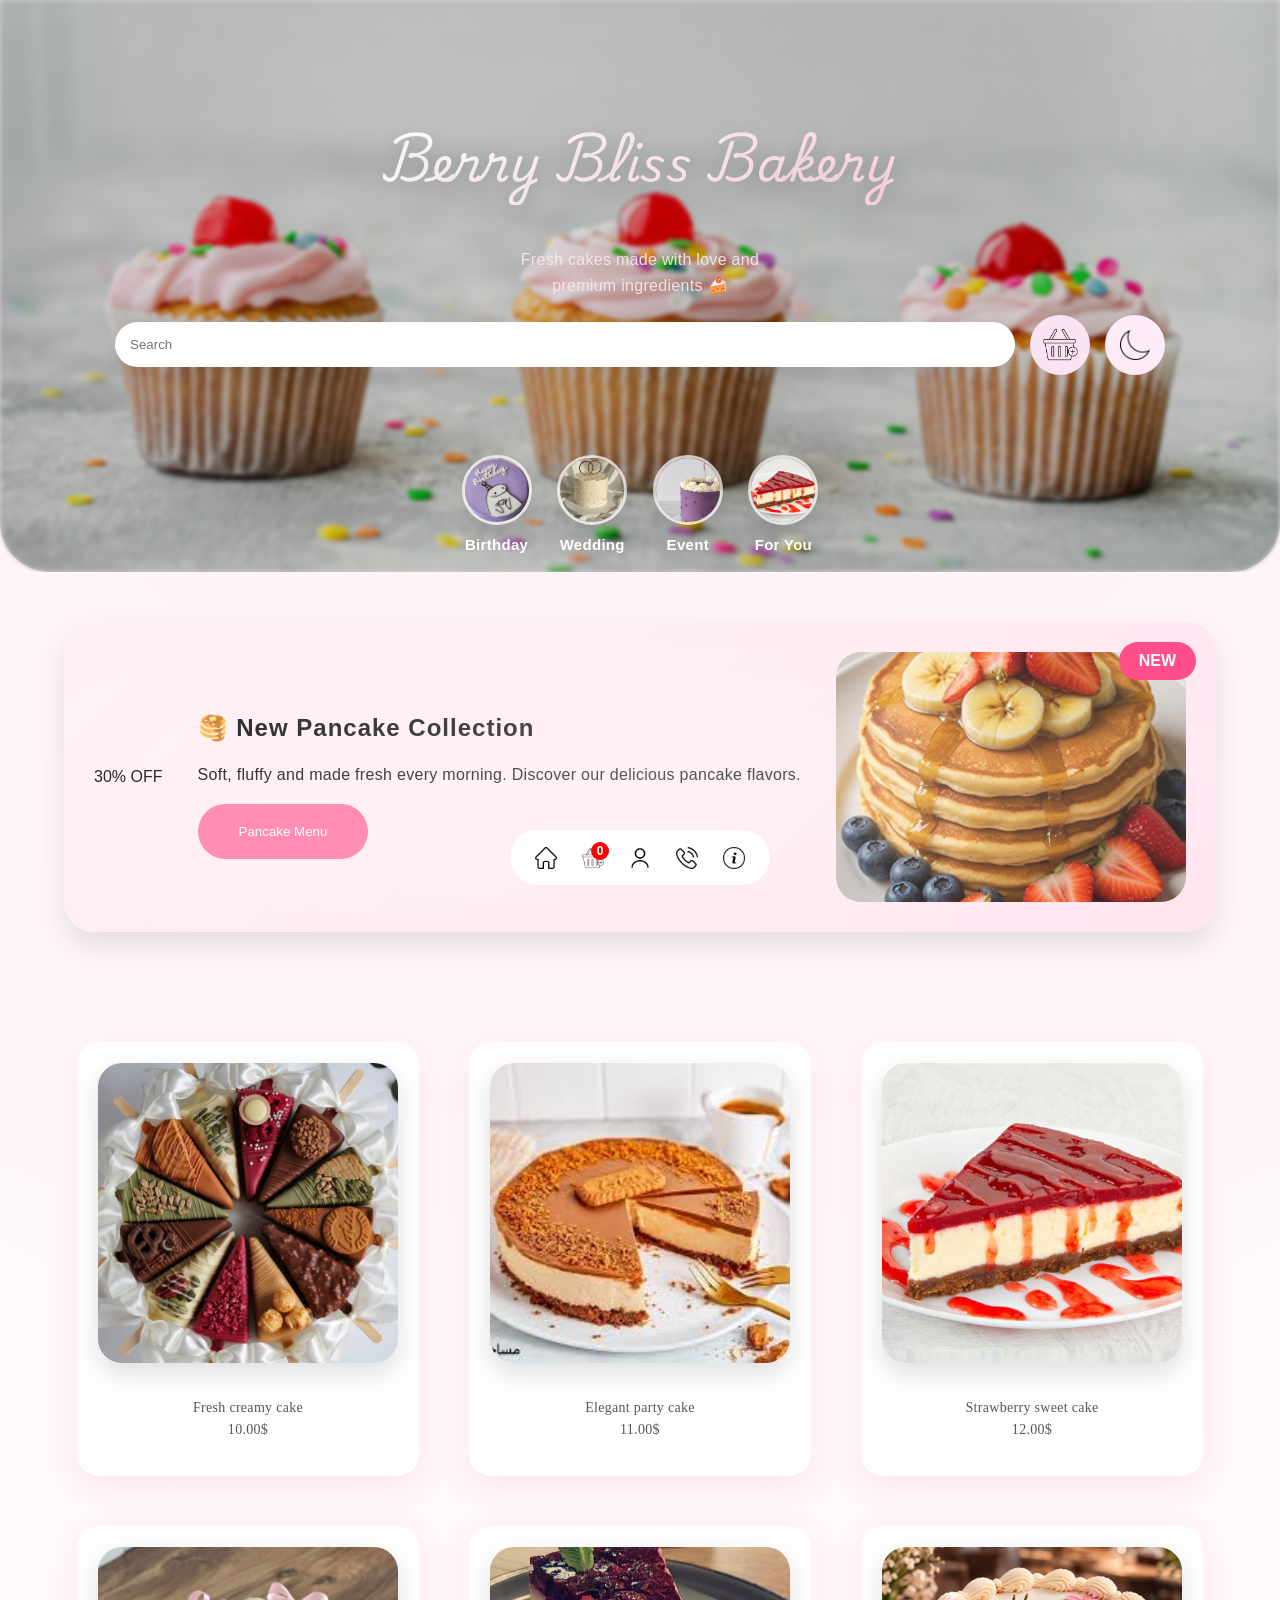
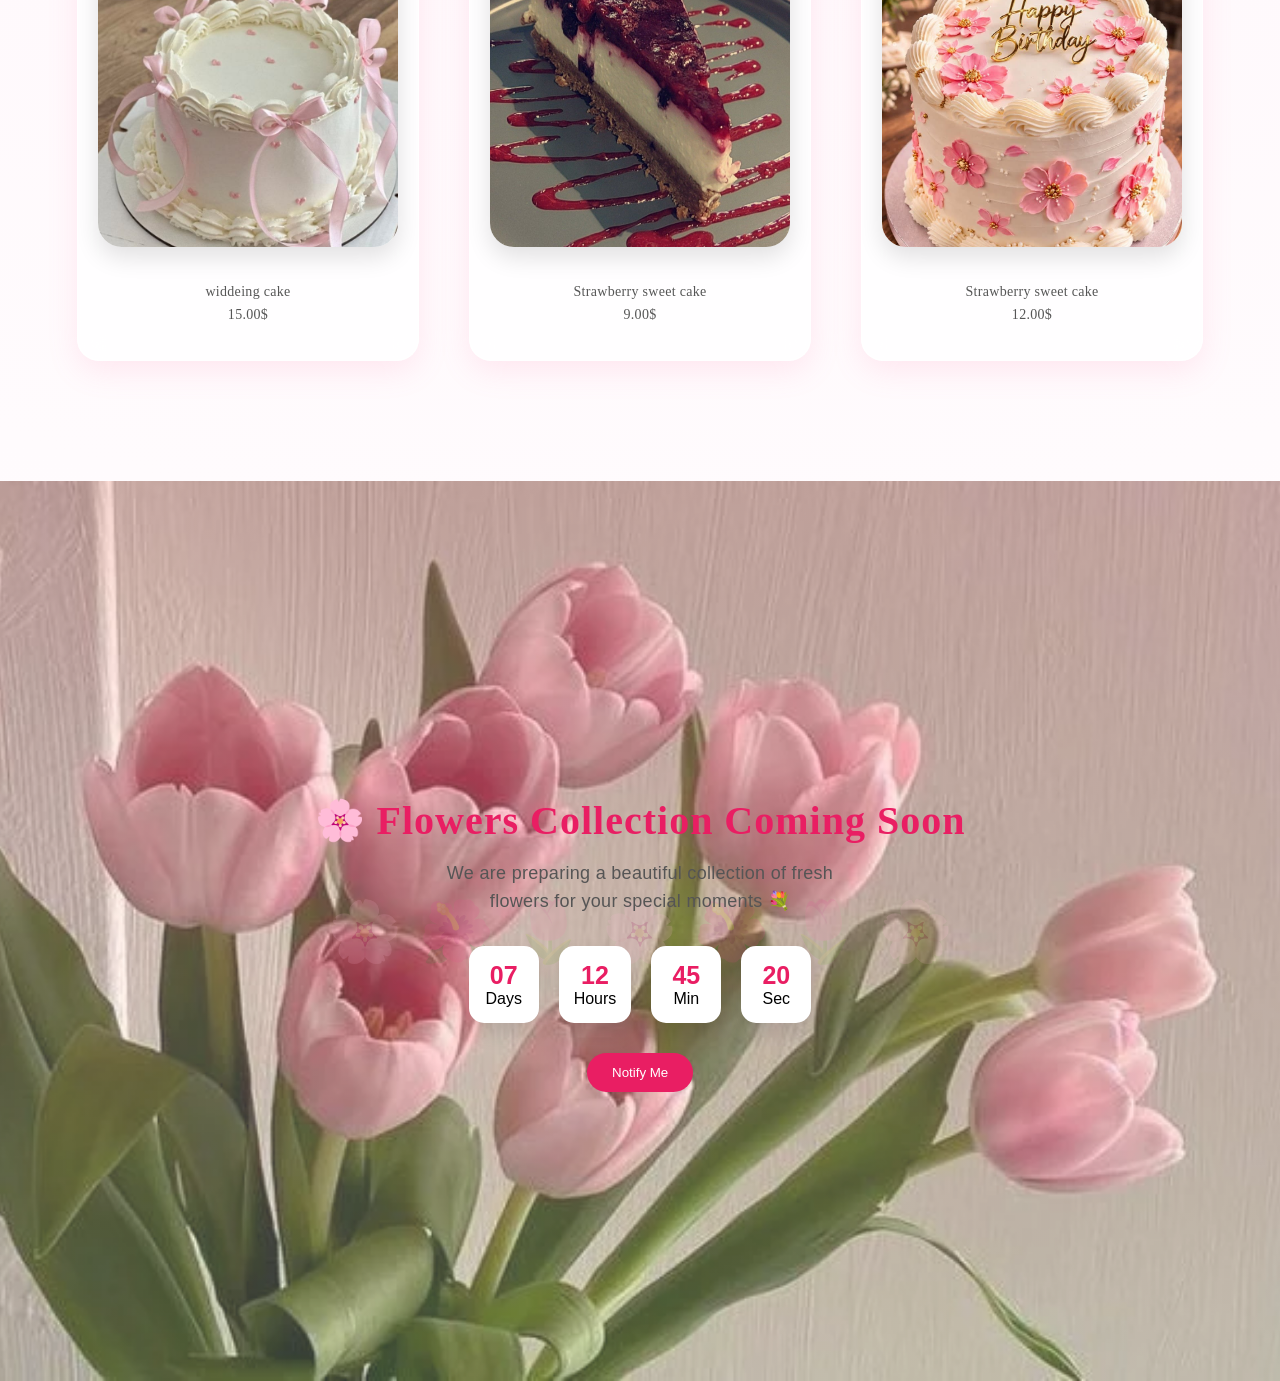
==== z.html @ 35e09e89 "Add files via upload" ====
<!DOCTYPE html>
<html lang="en">
<head>
<meta charset="UTF-8">
<meta name="viewport" content="width=device-width, initial-scale=1.0">

<title>Berry Bliss Bakery</title>

<link rel="preconnect" href="https://fonts.googleapis.com">
<link rel="preconnect" href="https://fonts.gstatic.com" crossorigin>

<link href="https://fonts.googleapis.com/css2?family=Playwrite+BE+VLG:wght@100..400&display=swap" rel="stylesheet">
<link rel="stylesheet" href="z.css">
</head>

<body>
<div id="mainContent">
<div class="color">
   
    <div class="header">

    <h1 class="title">Berry Bliss Bakery</h1>

    <p class="subtitle">
        Fresh cakes made with love and premium ingredients 🍰
    </p>

    <div class="top-bar">

        <input class="search" placeholder="Search">

        <div class="top-icons">
            <img id="cartI" src="add-cart_3722380 (1)(1).png">
        </div>

        <div class="M">
            <img id="darkModeBtn" src="moon.png">
        </div>

    </div>

</div>
 
  <div class="sor">

        <div class="item birth">
            <img src="eiddddd.png">
            <p>Birthday</p>
        </div>

        <div class="item vf">
            <img src="wi1.jpg">
            <p>Wedding</p>
        </div>

        <div class="item Event">
            <img src="wii.jpg">
            <p>Event</p>
        </div>

        <div class="item forr">
            <img src="طريقة-عمل-التشيز-كيك-البارد-بجبنة-الكيري.jpg">
            <p>For You</p>
        </div>

    </div>

</div>
<div class="pancake-banner">
   <div class="sale-badge">
    NEW
</div> 
<div class="sale-tag">
    30% OFF
</div>
    <div class="pancake-text">
        <h2>🥞 New Pancake Collection</h2>

        <p>
            Soft, fluffy and made fresh every morning.
            Discover our delicious pancake flavors.
        </p>

        <button id="pancakeBtn" >Pancake Menu</button>
    </div>

    <img src="pan.jpg">

</div>
<div class="pancake-products">

    <div class="pancake-item">

        <span class="discount">30% OFF</span>

        <img src="pan2.webp">

        <p class="wsf">
            Chocolate Pancake<br>
            <del>10$</del> 7$
        </p>

        <div class="hidee">

            <p class="f">
                Soft chocolate pancakes with fresh cream.
            </p>

            <p class="price">7$</p>

            <button class="Add"
            onclick="update('Chocolate Pancake',7,1)">
                Add To Cart
            </button>

        </div>

    </div>

    <button id="backPancake">
       ↩
    </button>

</div>

<div class="pro">

    <div class="cop a">
        <img src="wa.webp">
        <p class="wsf">
            Fresh creamy cake<br>
            10.00$
        </p>
         <div class="hidee">
            <p class="f">Freshly baked with soft layers and rich creamy flavor.
Made to turn every moment into something sweet and special.
</p><p class="price">10.00$</p>
<button class="Add" onclick="update('Fresh creamy cake', 10, 1)">Add To Cart</button>
<button class="back">↩</button>

        </div>
    </div>

    <div class=" cop b">
        <img src="images.jpg">
        <p class="wsf">
            Elegant party cake<br>
            11.00$
        </p>
                <div class="hidee">
            <p class="f" >Perfectly crafted with love, sweetness, and a touch of elegance.
Every bite melts softly and leaves a delicious unforgettable taste.

</p><p class="price">11.00$</p>
<button class="Add" onclick="update('Elegant party cake', 11, 1)">Add To Cart</button>
<button class="back">↩</button>
        </div>

    </div>

    <div class="cop c">
        <img src="طريقة-عمل-التشيز-كيك-البارد-بجبنة-الكيري.jpg">
        <p class="wsf">
            Strawberry sweet cake<br>
            12.00$
        </p>
        <div class="hidee">
            <p class="f" >Elegant cakes made with fresh ingredients and love.
Perfect for birthdays, parties, and cozy moments.
</p><p class="price">12.00$</p>
<button class="Add" onclick="update('Strawberry sweet cake', 12, 1)">Add To Cart</button>
<button class="back">↩</button>
        </div>

 
        </div>
<div class="cop d">
        <img src="wi.jpg">
        <p class="wsf">
           widdeing cake<br>
            15.00$
        </p>
        <div class="hidee">
            <p class="f" >Elegant cakes made with fresh ingredients and love.
Perfect for birthdays, parties, and cozy moments.
</p><p class="price">15.00$</p>
<button class="Add" onclick="update('chease cake', 15, 1)">Add To Cart</button>
<button class="back">↩</button>
        </div>
        </div>
<div class="cop e">
        <img src="cheas.jpg">
        <p class="wsf">
            Strawberry sweet cake<br>
            9.00$
        </p>
        <div class="hidee">
            <p class="f" >Elegant cakes made with fresh ingredients and love.
Perfect for birthdays, parties, and cozy moments.
</p><p class="price">9.00$</p>
<button class="Add" onclick="update('cheas cake', 9, 1)">Add To Cart</button>
<button class="back">↩</button>
        </div>
        </div>

       <div class="cop f">
        <img src="eid.jpg">
        <p class="wsf">
            Strawberry sweet cake<br>
            12.00$
        </p>
        <div class="hidee">
            <p class="f" >Elegant cakes made with fresh ingredients and love.
Perfect for birthdays, parties, and cozy moments.
</p><p class="price">12.00$</p>
<button class="Add" onclick="update('eid cake', 12, 1)">Add To Cart</button>
<button class="back">↩</button>
        </div>
        </div> 
    </div>

<!-- navbar -->


<div class="msg">تمت الاضافة للسلة</div>

<div id="contactBox">

    <h3>Contact Us</h3>

    <div class="contact-grid">

        <a href="https://instagram.com" target="_blank" class="contact-item">
            <img src="instagram.png">
            <span>Instagram</span>
        </a>

        <a href="https://facebook.com" target="_blank" class="contact-item">
            <img src="facebook.png">
            <span>Facebook</span>
        </a>

        <a href="https://tiktok.com" target="_blank" class="contact-item">
            <img src="social-media.png">
            <span>TikTok</span>
        </a>

        <a href="https://wa.me/9647XXXXXXXX" target="_blank" class="contact-item">
            <img src="whatsapp.png">
            <span>WhatsApp</span>
        </a>

    </div>

</div>
</div>
<div id="cartBox">
    <h3>My Cart</h3>
    <ul id="cartList"></ul>
    <p id="totalPrice"></p>
    <button id="closeCart">↩</button>


</div>
<div class="navbar">

    <img id="homeBtn" src="home (1).png">
<div class="cart-icon-wrapper">
    <img id="cartIcon" src="add-cart_3722380 (1)(1).png">
    <span id="cartCount">0</span>
</div>
    <img src="user.png">
<img id="contactBtn" src="phone-call.png">
    <img id="info" src="info.png">
</div>
<div class="inf">

    <h2>About Berry Bliss Bakery</h2>

    <p>
        Welcome to Berry Bliss Bakery, where every cake is crafted with passion, creativity, and the finest ingredients.
    </p>

    <p>
        Founded in 2018 in Baghdad, Iraq, Berry Bliss Bakery began as a small family-owned business with a dream of bringing joy to every celebration through handmade desserts.
    </p>

    <p>
        Over the years, we have earned the trust of hundreds of customers by delivering beautifully designed cakes, cupcakes, and sweet treats for birthdays, weddings, graduations, and special occasions.
    </p>

    <p>
        Our team of talented bakers carefully prepares each order using fresh ingredients, premium creams, and unique recipes that combine taste and elegance.
    </p>

    <h3>Why Choose Us?</h3>

    <p>✔ Freshly baked every day</p>
    <p>✔ Premium quality ingredients</p>
    <p>✔ Custom cake designs</p>
    <p>✔ Fast and reliable delivery</p>
    <p>✔ Friendly customer service</p>

    <h3>Our Mission</h3>

    <p>
        To create memorable desserts that bring people together and make every celebration unforgettable.
    </p>

    <div class="stats">

        <div>
            <span>5000+</span>
            Orders
        </div>

        <div>
            <span>3500+</span>
            Customers
        </div>

        <div>
            <span>8</span>
            Years
        </div>

    </div>

    <button id="backInfo">Back</button>

</div>


<div class="Foryou">

    <div class="vf">
        <img src="wi1.jpg">
        <p class="wsf">
           Elegant Tiered Wedding <br>
            9.00$
        </p>
        <div class="hidee">
            <p class="f">Elegant cakes made with fresh ingredients and love.
            Perfect for birthdays, parties, and cozy moments.</p>
            <p class="price">9.00$</p>
            <button class="Add" onclick="update('Elegant Tiered Wedding', 9, 1)">Add To Cart</button>
           <button class="btn-back">↩</button>
        </div>
    </div>

    <div class="vf">
        <img src="wi2.png">
        <p class="wsf">
      Luxury Gold Wedding  <br>
            10.00$
        </p>
        <div class="hidee">
            <p class="f">Elegant cakes made with fresh ingredients and love.
            Perfect for birthdays, parties, and cozy moments.</p>
            <p class="price">9.00$</p>
            <button class="Add" onclick="update('Luxury Gold Wedding', 10, 1)">Add To Cart</button>
          <button class="btn-back">↩</button>
        </div>
    </div>

    <div class="vf">
        <img src="wi3.jpg">
        <p class="wsf">
           Vanilla Floral Wedding <br>
            10.00$
        </p>
        <div class="hidee">
            <p class="f">Elegant cakes made with fresh ingredients and love.
            Perfect for birthdays, parties, and cozy moments.</p>
            <p class="price">9.00$</p>
            <button class="Add" onclick="update('Vanilla Floral Wedding', 10, 1)">Add To Cart</button>
            <button class="btn-back">↩</button>
        </div>
    </div>
<div class="Event">
        <img src="wii.jpg">
        <p class="wsf">
          Caramel Party Dream Cake  <br>
            20.00$
        </p>
        <div class="hidee">
            <p class="f">Soft caramel sponge with salted caramel drizzle and creamy frosting for a rich party taste</p>
            <p class="price">9.00$</p>
            <button class="Add" onclick="update('Caramel Party Dream Cake ', 10, 1)">Add To Cart</button>
            <button class="btn-back">↩</button>
        </div>
    </div>

    <div class="birth">
        <img src="eid.jpg">
        <p class="wsf">
          Rainbow Party Cake <br>
            10.00$
        </p>
        <div class="hidee">
            <p class="f">Elegant cakes made with fresh ingredients and love.</p>
            <p class="price">9.00$</p>
            <button class="Add" onclick="update('Rainbow Party Cake', 10, 1)">Add To Cart</button>
            <button class="btn-back">↩</button>
        </div>
    </div>

    <div class="birth">
        <img src="eidd.jpg">
        <p class="wsf">
           Vanilla Celebration Cake<br>
            10.00$
        </p>
        <div class="hidee">
            <p class="f">Elegant cakes made with fresh ingredients and love.</p>
            <p class="price">9.00$</p>
            <button class="Add" onclick="update('Vanilla Celebration Cake', 10, 1)">Add To Cart</button>
           <button class="btn-back">↩</button>
        </div>
    </div>

    <div class="birth">
        <img src="eiddd.jpg">
        <p class="wsf">
          Caramel Drip Cake<br>
            10.00$
        </p>
        <div class="hidee">
            <p class="f">Elegant cakes made with fresh ingredients and love.</p>
            <p class="price">9.00$</p>
            <button class="Add" onclick="update('Caramel Drip Cake', 10, 1)">Add To Cart</button>
            <button class="btn-back">↩</button>
        </div>
    </div>

    <div class="birth">
        <img src="eiddddd.png">
        <p class="wsf">
          Red Velvet Birthday  <br>
            10.00$
        </p>
        <div class="hidee">
            <p class="f">Elegant cakes made with fresh ingredients and love.</p>
            <p class="price">9.00$</p>
            <button class="Add" onclick="update('Red Velvet Birthday', 10, 1)">Add To Cart</button>
          <button class="btn-back">↩</button>
        </div>
    </div>

    <div class="Event">
        <img src="wi.jpg">
        <p class="wsf">
           Golden Glow Vanilla Cake <br>
            15.00$
        </p>
        <div class="hidee">
            <p class="f">Soft vanilla sponge with light buttercream and a hint of caramel, designed for classy evening celebrations</p>
            <p class="price">15.00$</p>
            <button class="Add" onclick="update(' Golden Glow Vanilla Cake ', 10, 1)">Add To Cart</button>
           <button class="btn-back">↩</button>
        </div>
    </div>

    <div class="Event">
        <img src="wiii.webp">
        <p class="wsf">
            Berry Night Delight Cake<br>
            18.00$
        </p>
        <div class="hidee">
            <p class="f">A refreshing mixed berry cake with whipped cream and fresh fruit topping, ideal for summer nights</p>
            <p class="price">18.00$</p>
            <button class="Add" onclick="update('Berry Night Delight Cake', 10, 1)">Add To Cart</button>
           <button class="btn-back">↩</button>
        </div>
    </div>
 
    <div class="forr">
        <img src="cheas.jpg">
        <p class="wsf">
           Classic Cheesecake <br>
            20.00$
        </p>
        <div class="hidee">
            <p class="f">A smooth and creamy cheesecake made with rich cream cheese on a buttery biscuit crust, topped with a light, velvety finish for a perfect sweet balance.</p>
            <p class="price">9.00$</p>
            <button class="Add" onclick="update('Classic Cheesecake', 20, 1)">Add To Cart</button>
            <button class="btn-back">↩</button>
        </div>
    </div>

    <div class="forr">
        <img src="chease.jpg">
        <p class="wsf">
           New York Cheesecake <br>
            23.00$
        </p>
        <div class="hidee">
            <p class="f">A classic thick and creamy cheesecake with a rich flavor and smooth texture, baked to perfection on a golden biscuit crust.</p>
            <p class="price">23.00$</p>
            <button class="Add" onclick="update('New York Cheesecake', 10, 1)">Add To Cart</button>
          <button class="btn-back">↩</button>
        </div>
    </div>
<button id="backCategories">↩</button>

</div>
<div class="flowers-soon">

    <div class="soon-content">
        <h1>🌸 Flowers Collection Coming Soon</h1>

        <p>
            We are preparing a beautiful collection of fresh flowers for your special moments 💐
        </p>

        <div class="countdown">
            <div>
                <span>07</span>
                Days
            </div>

            <div>
                <span>12</span>
                Hours
            </div>

            <div>
                <span>45</span>
                Min
            </div>

            <div>
                <span>20</span>
                Sec
            </div>
        </div>

        <button class="notify-btn">Notify Me</button>
    </div>

</div>
</div>

<script src="z.js"></script>
</body>

</html>
---- z.css ----
:root {
    --main: #ff9ec0;
    --main-dark: #ff5f9e;

    --bg: #fff7fb;
    --card: rgba(255,255,255,0.8);
    --text: #2b2b2b;

    --radius: 22px;

    --gap: clamp(12px, 2vw, 40px);
    --padding: clamp(12px, 3vw, 42px);

    --h1: clamp(26px, 4vw, 44px);
    --h2: clamp(18px, 3vw, 34px);
    --text-sm: clamp(13px, 2vw, 16px);

    /* ✨ إضافات جديدة */
    --shadow: 0 10px 30px rgba(255, 120, 170, 0.15);
    --shadow-hover: 0 18px 45px rgba(255, 120, 170, 0.25);
    --blur: blur(12px);
}
@keyframes fadeInPage{
    from{
        opacity:0;
        transform:translateY(6px);
    }
    to{
        opacity:1;
        transform:translateY(0);
    }
}
*,
*::before,
*::after {
    box-sizing: border-box;
}
body{
    margin:0;
    background: radial-gradient(circle at top,
        #fff0f6 0%,
        #fff7fb 40%,
        #ffffff 100%
    );
    overflow-x:hidden;
    font-family: "Segoe UI", Tahoma, Arial;
}
p{
    line-height: 1.6;
    letter-spacing: 0.3px;
}

h2{
    letter-spacing: 1px;
    font-weight: 600;
}
button{
    cursor:pointer;
    transition: 0.25s ease;
    will-change: transform;
}
button:hover{ transform: translateY(-3px); filter: brightness(1.05); }
button:active{
   transform: scale(0.96);
}

.header{
    text-align:center;
    padding-top:80px;
    display:flex;
    flex-direction:column;
    align-items:center;
    justify-content:center;
     padding-top: clamp(40px, 8vw, 80px);
}
.top-bar{
    width:90%;
    max-width:1200px;
    margin:auto;

    display:flex;
    justify-content:center;
    align-items:center;

    gap:15px;
}
.title{
    font-size:48px;
    font-weight:700;

    background:linear-gradient(
        135deg,
        #ffffff,
        #ffd7e6
    );

    -webkit-background-clip:text;
    -webkit-text-fill-color:transparent;

    text-shadow:
    0 5px 20px rgba(0,0,0,.15);
}

.subtitle{
    margin-top:10px;
    color:rgb(252, 232, 238);
    font-size:16px;
    font-family:Arial;
    opacity:0.9;
    max-width:300px;
    text-align:center;
}

h1{
     font-family: "Playwrite BE VLG", cursive;
     color: rgb(250, 227, 242);
     letter-spacing: 1px;
    font-weight: 600; 
}

/* ================= TOP SECTION (إصلاح فقط) ================= */

.color{
    width:100%;
    min-height:500px;
    position:relative;
    overflow:hidden;
}

/* الخلفية */
.color::before{
    content:"";
    position:absolute;
    top:0;
    left:0;
    width:100%;
    height:100%;
    background-image:url("sara-cervera-1gucQwubg-s-unsplash.jpg");
    background-size:cover;
    background-position:center;
    z-index:0;
    filter: blur(2px);
    border-radius: 0 0 50px 50px;
 
}

/* طبقة شفافة */
.color::after{
    content:"";
    position:absolute;
    top:0;
    left:0;
    width:100%;
    height:100%;

    background:rgba(0,0,0,0.15);

    /* الانحناء فقط من الأسفل */
    border-radius: 0 0 50px 50px;

    z-index:1;
}

/* مهم جدًا: رفع المحتوى فوق الخلفية */
.color > *{
    position:relative;
    z-index:2;
}

/* ================= TOP BAR ================= */



.search{
    width:80%;
   
    border:none;
    border-radius:40px;
   
       outline: none;
    transition: 0.3s;
    box-shadow: 0 5px 15px rgba(0,0,0,0.08);
    flex:1;
    max-width:900px;

    height:45px;

    
   

    padding:0 15px;
}
.search:focus{
    transform: scale(1.03);
    box-shadow: 0 8px 20px rgba(255,141,180,0.4);
}
.cop, .pancake-item, .stats div{
    backdrop-filter: blur(5px);
}
.top-icons{
    background-color: rgb(250, 227, 242);
    width: 60px;
    height: 60px;
    border-radius: 50%;

    display:flex;
    justify-content:center;
    align-items:center;
}

.top-icons img{
    width:35px;
    height:35px;
    cursor:pointer;
}

/* ================= LOGO ================= */

.logo{
    display:flex;
    justify-content:center;
    align-items:center;
    margin-top:20px;
}

.logo h1{
    font-size:32px;
    color:rgb(250, 227, 242);
    font-family: "Playwrite BE VLG", cursive;
    text-shadow:0 2px 8px rgba(0,0,0,0.2);
}

.logo::after{
    content:"";
    width:120px;
    height:2px;
    background:rgba(255,255,255,0.5);
    display:block;
    margin:10px auto 0;
    border-radius:5px;
}

h3{
    font-family:sans-serif;
    text-align:center;
    margin-top:10px;
    color: rgb(250, 227, 242);
     letter-spacing: 1px;
    font-weight: 600;
}

/* ================= CATEGORIES (إصلاح مهم فقط) ================= */

.sor{
    display:flex;
    justify-content:center;
    align-items:center;
    gap:50px;
    margin-top:80px;
 flex-wrap: wrap;
    gap: var(--gap);
    /* إصلاح ظهور الصور الدائرية */
    position:relative;
    z-index:5;
}

.sor img{
    width:70px;
    height:70px;
    border-radius:50%;
    object-fit:cover;
}

.item{
    text-align:center;
    display:flex;
    flex-direction:column;
    align-items:center;

    position:relative;
    z-index:5;
}
.item img{
    transition:.4s;
    border:3px solid rgba(255,255,255,.7);

    box-shadow:
    0 10px 20px rgba(0,0,0,.12);
}
.item:hover img{
    transform:translateY(-8px) scale(1.1);
}
.item p{
    margin-top:8px;
    font-size:15px;
    font-weight:600;
    color:white;
}

/* ================= PRODUCTS ================= */

.pro{
    padding-top: 60px;
    margin-top: 20px;
    display:flex;
    gap:50px;
    justify-content:center;
    flex-wrap:wrap;
    margin-bottom:120px;

}

.cop{
    display:flex;
    flex-direction:column;
    align-items:center;
    gap:20px;
 position:relative;
    overflow:hidden;
    padding:20px;
  background: var(--card);
    backdrop-filter: var(--blur);
    border: 1px solid rgba(255,255,255,0.6);
    box-shadow: var(--shadow);
    border-radius: var(--radius);
    transition: 0.35s ease;
    animation:cardShow .8s ease;
}
@keyframes cardShow{
    from{
        opacity:0;
        transform:translateY(40px);
    }

    to{
        opacity:1;
        transform:translateY(0);
    }
}
.cop img{
   width:300px;
    height:300px;
    object-fit:cover;
    border-radius:20px;
    transition:0.3s;
    cursor:pointer;
       border-radius:25px;

    box-shadow:
    0 10px 25px rgba(0,0,0,.12);
}

.cop:hover{
    transform: translateY(-10px) scale(1.02);
    box-shadow: var(--shadow-hover);
}

.cop::before{
    content:"";
    position:absolute;
    inset:0;
    border-radius:30px;

    background:linear-gradient(
        135deg,
        rgba(255,255,255,.4),
        transparent
    );

    opacity:0;
    transition:.4s;
}

.cop:hover::before{
    opacity:1;
}
/* ================= باقي كودك بدون أي تغيير ================= */



.wsf{
    font-family:'Times New Roman', Times, serif;
    text-align:center;
     font-size: 14px;
    color: #444;
    opacity: 0.9;
}

/* navbar */
.navbar{
    position:fixed;
    bottom:15px;
    left:50%;
    transform:translateX(-50%);

    width:260px;
    height:55px;

    border-radius:30px;

    background:rgba(255,255,255,.9);
    backdrop-filter:blur(15px);

    display:flex;
    justify-content:space-evenly;
    align-items:center;

    z-index:1000;
}
.navbar img{
    width:22px;
    height:22px;
    object-fit:contain;
}
.navbar img,
.top-icons img,
#darkModeBtn{
    transition:.3s;
}

.navbar img:hover,
.top-icons img:hover,
#darkModeBtn:hover{
    transform:translateY(-5px) scale(1.15);
}


.f{
    font-family: Arial, Helvetica, sans-serif;
}
@media(max-width:700px){

    .sor{
        gap:20px;
        flex-wrap:wrap;
    }

    .cop img{
        width:220px;
        height:220px;
    }

    .logo h1{
        font-size:25px;
    }

    .search{
        width:70%;
    }

}
.hidee{
    display: none;
    animation:show 0.4s ease;
}

@keyframes show{
    from{
        opacity:0;
        transform:translateY(20px);
    }

    to{
        opacity:1;
        transform:translateY(0);
    }
}

.Add{
    width:140px;
    height:50px;

    background:linear-gradient(
        135deg,
        #ff9ec0,
        #ff6fa5
    );

    color:white;

    font-weight:600;
    letter-spacing:.5px;

    border:none;
    border-radius:30px;

    box-shadow:
    0 8px 20px rgba(255,111,165,.3);
}
.msg{
    display:none;

    position:fixed;
    top:20px;
    right:20px;

    background-color:pink;
    color:black;

    padding:15px 20px;

    border-radius:15px;

    z-index:2000;

    font-family:Arial;
}
/* الوضع الليلي */

.dark{
    background:#18010c;
    color:white;
}

.dark .cop{
    background:#6d0133;
    color:white;
}
.dark .search{
    background:#55052d;
    color:white;
}

.dark .search::placeholder{
    color:#ccc;
}
.dark .navbar{
     background:#6d0133;
}
.dark #cartBox{
    background:#55052d;
    color:white;
}

.dark .Add,
.dark .back{
    background:#55052d;
    color:white;
}

.dark .msg{
    background:#55052d;
    color:white;
}

.M{
     background-color: rgb(255, 235, 248);
    width: 60px;
    height: 60px;
    border-radius: 50%;

    display:flex;
    justify-content:center;
    align-items:center;
}

#darkModeBtn{
    width: 30px;height: 30px;
}

.inf{
    display:none;
 backdrop-filter:blur(20px);
    border:1px solid rgba(255,255,255,.7);
    max-width:900px;
    margin:60px auto;
    padding:40px;

    background:linear-gradient(
        135deg,
        rgb(255,248,251),
        rgb(253,245,248)
    );

    border-radius:30px;

    box-shadow:0 10px 30px rgba(0,0,0,0.1);

    line-height:1.9;

    font-family:Arial, Helvetica, sans-serif;

    color:#444;
}

.inf h2{
    text-align:center;

    font-size:38px;

    color:#e07ba8;

    margin-bottom:30px;
}

.inf p{
    font-size:17px;

    margin-bottom:20px;
}

.stats{
    display:flex;

    justify-content:center;

    gap:30px;

    flex-wrap:wrap;

    margin-top:35px;
}

.stats div{
    background:white;

    padding:20px 30px;

    border-radius:20px;

    text-align:center;

    min-width:140px;

    box-shadow:0 5px 15px rgba(0,0,0,0.08);

    font-weight:bold;
}

.stats span{
    display:block;

    font-size:28px;

    color:#e07ba8;

    margin-bottom:10px;
}


.dark .inf{
    background:#6d0133;
    color:white;
}
#contactBox{
    display:none;
    position:fixed;
    bottom:70px;
    right:20px;
    width:260px;

    background:rgba(255,255,255,0.9);
    backdrop-filter:blur(10px);

    padding:20px;
    border-radius:25px;

    box-shadow:0 10px 30px rgba(0,0,0,0.2);

    z-index:1000;

    animation: pop 0.3s ease;
}

@keyframes pop{
    from{transform:scale(0.8); opacity:0;}
    to{transform:scale(1); opacity:1;}
}

#contactBox h3{
    text-align:center;
    margin-bottom:15px;
}

.contact-grid{
    display:grid;
    grid-template-columns:1fr 1fr;
    gap:10px;
}

.contact-item{
    display:flex;
    flex-direction:column;
    align-items:center;
    justify-content:center;

    text-decoration:none;
    color:black;

    background:white;
    padding:10px;
    border-radius:15px;

    box-shadow:0 5px 15px rgba(0,0,0,0.1);

    transition:0.3s;
}

.contact-item img{
    width:35px;
    height:35px;
    margin-bottom:5px;
}

.contact-item:hover{
    transform:translateY(-5px);
}

.dark #contactBox{
    background:rgba(60,0,30,0.9);
    color:white;
}

.dark .contact-item{
    background:#6d0133;
    color:white;
}
.cart-icon-wrapper{
    position:relative;
    display:flex;
    justify-content:center;
    align-items:center;
}

#cartCount{
    position:absolute;
    top:-5px;
    right:-5px;

    background:red;
    color:white;

    width:18px;
    height:18px;

    font-size:12px;

    display:flex;
    justify-content:center;
    align-items:center;

    border-radius:50%;
    font-weight:bold;
}
#cartBox{
    display:none;
    position:fixed;
    top:0;
    left:0;

    width:100%;
    height:100vh;

    background:linear-gradient(
        135deg,
        rgb(255,248,251),
        rgb(253,240,245)
    );

    z-index:5000;

    padding:40px;
    overflow:auto;
    box-sizing:border-box;
}

#cartBox h3{
    text-align:center;
    font-size:35px;
    color:#e07ba8;
    margin-bottom:30px;
    font-family:"Playwrite BE VLG", cursive;
}

#cartList{
    list-style:none;
    padding:0;
    max-width:700px;
    margin:auto;
}

#cartList li{
    background:white;
    margin-bottom:15px;
    padding:20px;

    border-radius:20px;

    display:flex;
    align-items:center;
    justify-content:space-between;
    flex-wrap:wrap;

    box-shadow:0 8px 20px rgba(0,0,0,0.08);
}

#cartList button{
    border:none;
    cursor:pointer;
    transition:0.3s;
}

#cartList button:hover{
    transform:scale(1.08);
}

#cartList button:nth-child(1),
#cartList button:nth-child(3){
    width:35px;
    height:35px;
    border-radius:50%;
    background:#ffd5e5;
    font-size:18px;
    font-weight:bold;
}

#cartList button:last-child{
    background:#ff8db4;
    color:white;
    padding:10px 15px;
    border-radius:12px;
}

#totalPrice{
    text-align:center;
    margin-top:30px;
    font-size:28px;
    font-weight:bold;
    color:#d95d95;
}

#closeCart{
    display:block;
    margin:30px auto;

    width:180px;
    height:55px;

    border:none;
    border-radius:30px;

    background:linear-gradient(
        135deg,
        #ffb6d1,
        #ff8db4
    );

    color:white;
    font-size:18px;
    cursor:pointer;

    transition:0.3s;
}

#closeCart:hover{
    transform:translateY(-4px);
    box-shadow:0 8px 20px rgba(255,141,180,0.4);
}

/* الوضع الليلي */

.dark #cartBox{
    background:#55052d;
}

.dark #cartList li{
    background:#6d0133;
    color:white;
}

.dark #totalPrice{
    color:#ffd5e5;
}

.dark #cartList button:nth-child(1),
.dark #cartList button:nth-child(3){
    background:#8d3f63;
    color:white;
}

.dark #cartList button:last-child{
    background:#c84f82;
}

.dark #closeCart{
    background:#c84f82;
}

.Foryou{
    display:none;
    justify-content:center;
    align-items:flex-start;
    flex-wrap:wrap;
    gap:30px;
    margin:0 auto 120px;
    padding-top:60px;
    width:100%;
}

.Foryou img{
    width: 300px;
    height: 300px;
    object-fit: cover;
}
.btn-back{
    background-color: rgb(253, 206, 206);
    width:90px;
    height:50px;
    border:none;
    border-radius:20px;
    cursor:pointer;
    margin-top:10px;
}
.Foryou .vf,
.Foryou .birth,
.Foryou .Event,
.Foryou .forr{
    display:flex;
    flex-direction:column;
    align-items:center;
    gap:20px;
    background-color:rgb(253,245,248);
    border-radius:20px;
    padding:20px;
    margin:20px auto;
    width:fit-content;
      border:1px solid rgba(0,0,0,.04);
    box-shadow:0 8px 24px rgba(0,0,0,.06);
     transition:.4s;
}
.Foryou .vf:hover,
.Foryou .birth:hover,
.Foryou .Event:hover,
.Foryou .forr:hover{
    transform:translateY(-10px);
    box-shadow:0 18px 35px rgba(0,0,0,.12);
}
.Foryou .hidee{
    display:none;
}
.pancake-banner{
    width:90%;
    margin:50px auto;
    display:flex;
    justify-content:space-between;
    align-items:center;

    background:linear-gradient(
        135deg,
        #fff0f5,
        #ffe3ef
    );

    border-radius:30px;
    padding:30px;

    overflow:hidden;
    position:relative;

    box-shadow:0 15px 30px rgba(0,0,0,0.1);
  animation: none;
    animation:floatBanner 4s ease-in-out infinite;
}

@keyframes floatBanner{

    0%{
        transform:translateY(0);
    }

    50%{
        transform:translateY(-8px);
    }

    100%{
        transform:translateY(0);
    }

}

.pancake-banner img{
    width:350px;
    height:250px;
    object-fit:cover;
    border-radius:25px;

    transition:0.5s;
}



.pancake-banner button{
    width:170px;
    height:55px;

    border:none;
    border-radius:30px;

    background:#ff8db4;
    color:white;

    cursor:pointer;

    transition:0.3s;
}
.pancake-banner:hover{
    transform: translateY(-5px);
}
.pancake-banner button:hover{
    transform:scale(1.08);
}
.sale-badge{
    position:absolute;
    top:20px;
    right:20px;

    background:#ff4f88;
    color:white;

    padding:10px 20px;

    border-radius:30px;

    font-weight:bold;

    animation:pulse 1.5s infinite;
}

@keyframes pulse{

    0%{
        transform:scale(1);
    }

    50%{
        transform:scale(1.15);
    }

    100%{
        transform:scale(1);
    }

}
.pancake-banner::before{
    content:"";

    position:absolute;
    top:-50%;
    left:-50%;

    width:200%;
    height:200%;

    background:
    radial-gradient(
        rgba(255,255,255,0.35),
        transparent 60%
    );

    animation:shine 8s linear infinite;
}

@keyframes shine{

    from{
        transform:rotate(0deg);
    }

    to{
        transform:rotate(360deg);
    }

}
.pancake-products{
    display:none;

    flex-wrap:wrap;
    justify-content:center;
    gap:40px;

    margin-top:50px;
    margin-bottom:120px;
}

.pancake-item{
    position:relative;

    background:white;

    padding:20px;

    border-radius:20px;

    text-align:center;
  background: rgba(255, 245, 248, 0.85);
    backdrop-filter: blur(10px);
    box-shadow:0 10px 20px rgba(0,0,0,.1);
}

.discount{
    position:absolute;

    top:10px;
    right:10px;

    background:red;
    color:white;

    padding:8px 12px;

    border-radius:20px;

    font-weight:bold;

    animation:pulse 1.5s infinite;
}

.pancake-item img{
    width:280px;
    height:280px;
    object-fit:cover;
    border-radius:20px;
}
.flowers-soon{
    height:100vh;
    width:100%;
    display:flex;
    justify-content:center;
    align-items:center;
    overflow:hidden;
    position:relative;

    background:
    linear-gradient(rgba(255,182,193,0.35), rgba(255,255,255,0.2)),
    url("to.webp");

    background-size:cover;
    background-position:center;
}
/* خلفية ورود متحركة */
.flowers-soon::before{
    content:"🌸 🌺 🌷 🌸 🌺 🌷 🌸";
    position:absolute;
    font-size:60px;
    opacity:0.15;
    animation: floatFlowers 10s linear infinite;
    white-space:nowrap;
}

@keyframes floatFlowers{
    0%{transform:translateX(-50%);}
    100%{transform:translateX(50%);}
}

.soon-content{
    text-align:center;
    z-index:2;
    animation: fadeUp 1s ease;
}

@keyframes fadeUp{
    from{opacity:0; transform:translateY(30px);}
    to{opacity:1; transform:translateY(0);}
}

.soon-content h1{
    font-size:40px;
    color:#e91e63;
    font-family:cursive;
    margin-bottom:15px;
}

.soon-content p{
    font-size:18px;
    color:#555;
    max-width:400px;
    margin:auto;
}

.countdown{
    display:flex;
    gap:20px;
    justify-content:center;
    margin-top:30px;
}

.countdown div{
    background:white;
    padding:15px;
    border-radius:15px;
    box-shadow:0 10px 20px rgba(0,0,0,0.1);
    min-width:70px;
    transition:0.3s;
}

.countdown div:hover{
    transform:translateY(-5px) scale(1.05);
}

.countdown span{
    display:block;
    font-size:25px;
    color:#e91e63;
    font-weight:bold;
}

.notify-btn{
    margin-top:30px;
    padding:12px 25px;
    border:none;
    border-radius:30px;
    background:#e91e63;
    color:white;
    cursor:pointer;
    transition:0.3s;
}

.notify-btn:hover{
    transform:scale(1.1);
    background:#c2185b;
}
.Add, .back, .btn-back, .notify-btn, #closeCart{
    position: relative;
    overflow: hidden;
}

.Add::after, .back::after, .btn-back::after, .notify-btn::after, #closeCart::after{
    content:"";
    position:absolute;
    top:0;
    left:-100%;
    width:100%;
    height:100%;
    background: rgba(255,255,255,0.3);
    transition: 0.4s;
}

.Add:hover::after, .back:hover::after, .btn-back:hover::after, .notify-btn:hover::after, #closeCart:hover::after{
    left:100%;
}
.cop img, .pancake-item img{
    transition: transform 0.4s ease;
     border-radius:24px;
}

.cop:hover img, .pancake-item:hover img{
    transform: scale(1.05);
}
.cop:hover{
    transform:translateY(-8px);
    box-shadow:0 15px 35px rgba(0,0,0,.08);
}
.back,
.btn-back,
#backCategories,
#backInfo,
#backPancake,
#closeCart {
    background: linear-gradient(135deg, #ffb6d1, #ff8db4);
    color: white;
    border: none;
   
    border-radius: 25px;
    cursor: pointer;
    font-size: 14px;
    
    box-shadow: 0 6px 15px rgba(255, 141, 180, 0.25);
    transition: all 0.3s ease;
}

.back:hover,
.btn-back:hover,
#backCategories:hover,
#backInfo:hover,
#backPancake:hover,
#closeCart:hover {
    transform: translateY(-3px);
    box-shadow: 0 10px 20px rgba(255, 141, 180, 0.35);
}

.back:active,
.btn-back:active,
#backCategories:active,
#backInfo:active,
#backPancake:active,
#closeCart:active {
    transform: scale(0.96);
}
@media (max-width: 768px) {

    .title {
        font-size: var(--h1);
    }

    .top-bar {
        flex-direction: column;
        align-items: center;
    }

    .search {
        width: 100%;
    }

    .cop {
        width: 90%;
    }

    .sor {
        gap: 20px;
    }

    .navbar img {
        width: 26px;
        height: 26px;
    }
}
.back,
.btn-back,
#backCategories,
#backInfo,
#backPancake,
#closeCart{
    width:45px;
    height:45px;
    padding:0;
    border:none;
    border-radius:50%;
    font-size:14px;
}
@media (max-width:700px){

    .cop img{
        width:220px;
        height:220px;
    }

    .pancake-item img{
        width:220px;
        height:220px;
    }

}
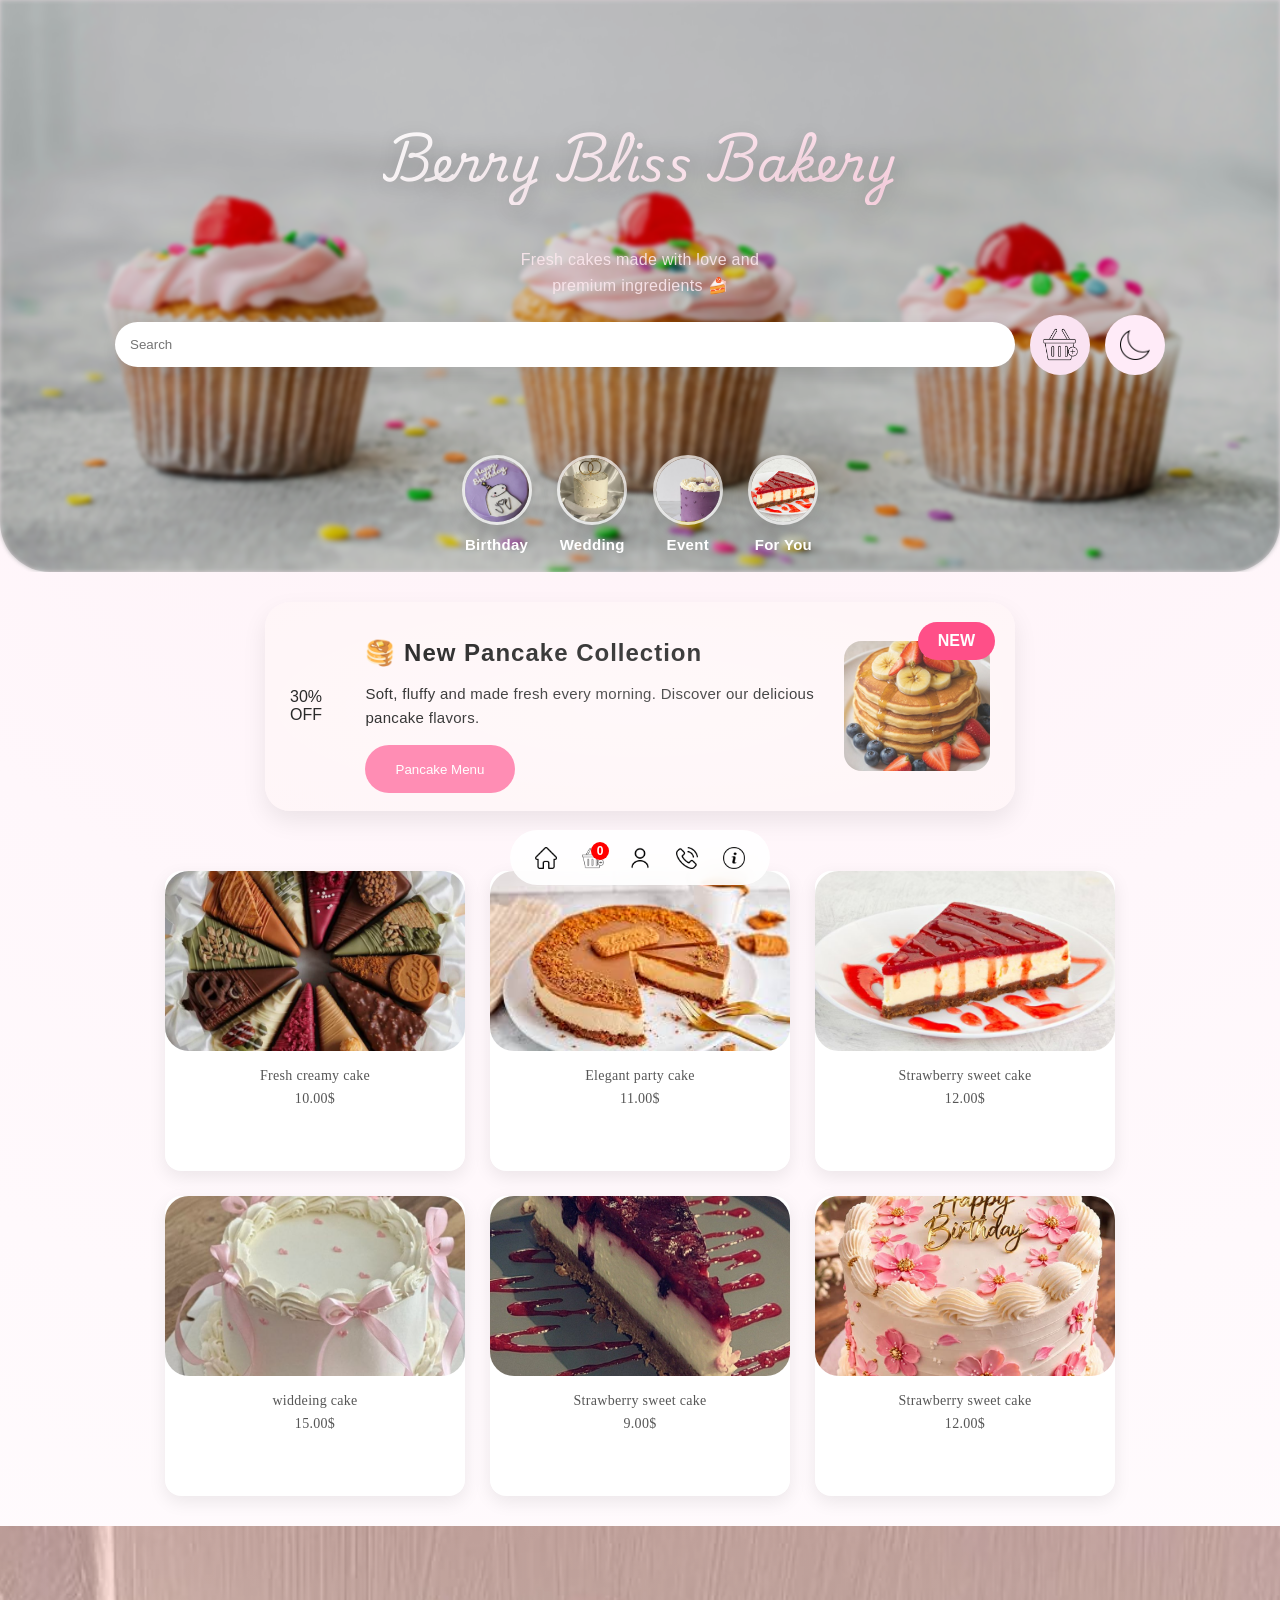
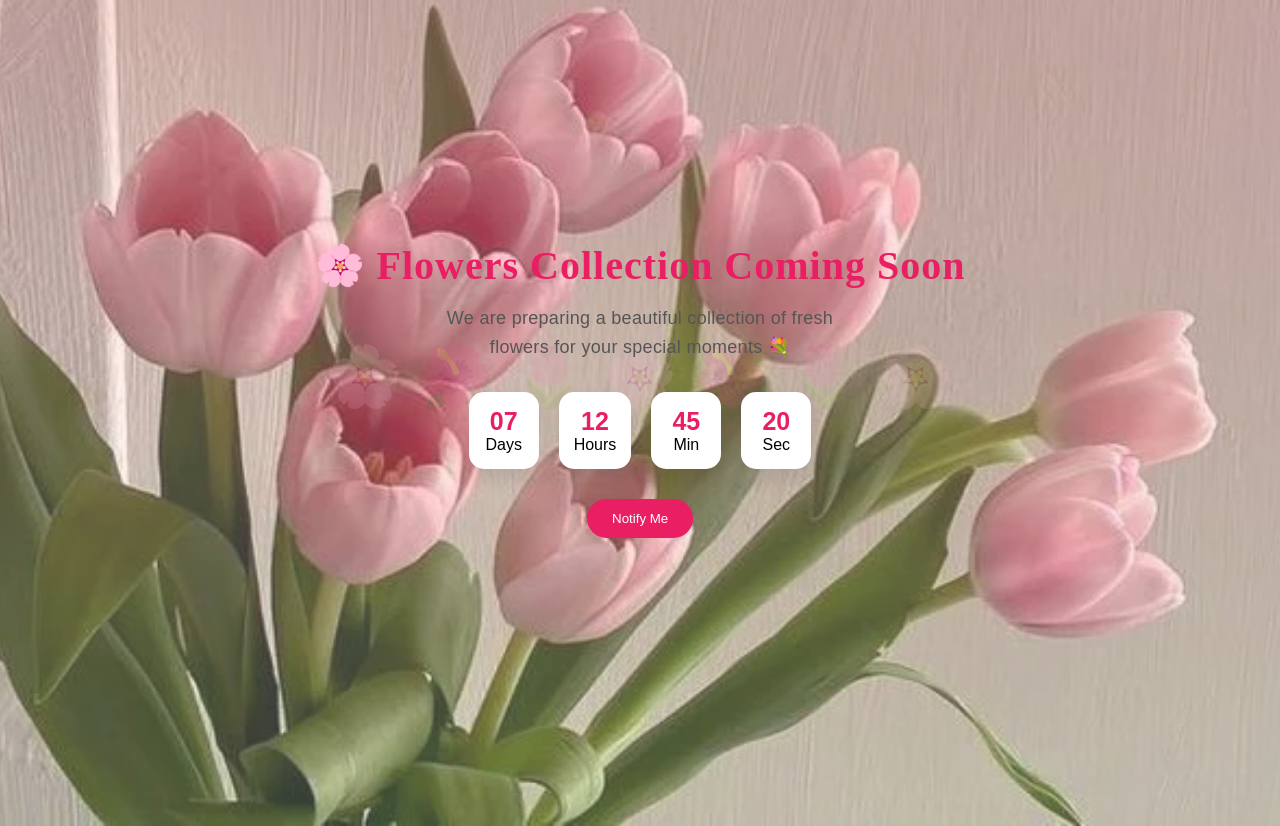
==== commit 06f7b1db: "Add files via upload" ====
--- a/z.html
+++ b/z.html
@@ -1,548 +1,107 @@
-<!DOCTYPE html>
-<html lang="en">
-<head>
-<meta charset="UTF-8">
-<meta name="viewport" content="width=device-width, initial-scale=1.0">
+<!DOCTYPE html> <html lang="en"> <head> <meta charset="UTF-8"> <meta name="viewport" content="width=device-width, initial-scale=1.0">
+     <title>Berry Bliss Bakery</title> <link rel="preconnect" href="https://fonts.googleapis.com">
+      <link rel="preconnect" href="https://fonts.gstatic.com" crossorigin> 
+      <link href="https://fonts.googleapis.com/css2?family=Playwrite+BE+VLG:wght@100..400&display=swap" rel="stylesheet">
+       <link rel="stylesheet" href="z.css"> </head> <body>
+         <div id="mainContent"> <div class="color"> <div class="header"> 
+        <h1 class="title">Berry Bliss Bakery</h1> 
+        <p class="subtitle"> Fresh cakes made with love and premium ingredients 🍰 </p> <div class="top-bar">
+             <input class="search" placeholder="Search"> <div class="top-icons"> 
+                <img id="cartI" src="add-cart_3722380 (1)(1).png"> </div> <div class="M"> 
+                    <img id="darkModeBtn" src="moon.png"> </div> </div> </div> <div class="sor"> <div class="item birth">
+ <img src="eiddddd.png"> <p>Birthday</p> </div> <div class="item vf"> <img src="wi1.jpg"> 
+    <p>Wedding</p> </div> <div class="item Event"> <img src="wii.jpg"> <p>Event</p> </div> <div class="item forr">
+     <img src="طريقة-عمل-التشيز-كيك-البارد-بجبنة-الكيري.jpg"> <p>For You</p> </div> </div> </div> <div class="pancake-banner"> 
+        <div class="sale-badge"> NEW </div> <div class="sale-tag"> 30% OFF </div> <div class="pancake-text"> 
+            <h2>🥞 New Pancake Collection</h2>
+             <p> Soft, fluffy and made fresh every morning. Discover our delicious pancake flavors. 
+ </p> <button id="pancakeBtn" >Pancake Menu</button> </div> <img src="pan.jpg"> </div> <div class="pancake-products"> 
+<div class="pancake-item"> <span class="discount">30% OFF</span> <img src="pan2.webp">
+     <p class="wsf"> Chocolate Pancake<br> <del>10$</del> 7$ </p> <div class="hidee">
+         <p class="f"> Soft chocolate pancakes with fresh cream. </p> <p class="price">7$</p> 
+         <button class="Add" onclick="update('Chocolate Pancake',7,1)"> Add To Cart </button> </div>
+         </div> <button id="backPancake"> ↩ </button> </div> <div class="pro"> <div class="cop a">
+             <img src="wa.webp"> <p class="wsf"> Fresh creamy cake<br> 10.00$ </p> <div class="hidee">
+     <p class="f">Freshly baked with soft layers and rich creamy flavor. Made to turn every moment into something sweet and special. </p>
+<p class="price">10.00$</p> <button class="Add" onclick="update('Fresh creamy cake', 10, 1)">Add To Cart</button> 
+<button class="close-product">✕</button> </div> </div> <div class=" cop b"> <img src="images.jpg"> 
+<p class="wsf"> Elegant party cake<br> 11.00$ </p> <div class="hidee"> 
+<p class="f" >Perfectly crafted with love, sweetness, and a touch of elegance. Every bite melts softly and leaves a delicious unforgettable taste. </p>
+<p class="price">11.00$</p> 
+<button class="Add" onclick="update('Elegant party cake', 11, 1)">Add To Cart</button> 
+<button class="close-product">✕</button> </div> </div> <div class="cop c"> 
+<img src="طريقة-عمل-التشيز-كيك-البارد-بجبنة-الكيري.jpg"> <p class="wsf"> Strawberry sweet cake<br> 12.00$ </p> 
+<div class="hidee"> <p class="f" >Elegant cakes made with fresh ingredients and love. Perfect for birthdays, parties, and cozy moments. </p>
+<p class="price">12.00$</p> <button class="Add" onclick="update('Strawberry sweet cake', 12, 1)">Add To Cart</button>
+ <button class="close-product">✕</button> 
+    </div> </div> <div class="cop d"> <img src="wi.jpg">
+         <p class="wsf"> widdeing cake<br> 15.00$ </p>
+         <div class="hidee"> <p class="f" >Elegant cakes made with fresh ingredients and love. Perfect for birthdays, parties, and cozy moments. </p>
+<p class="price">15.00$</p> <button class="Add" onclick="update('chease cake', 15, 1)">Add To Cart</button>
+ <button class="close-product">✕</button> </div> </div> <div class="cop e"> <img src="cheas.jpg"> 
+<p class="wsf"> Strawberry sweet cake<br> 9.00$ </p> <div class="hidee"> 
+    <p class="f" >Elegant cakes made with fresh ingredients and love. Perfect for birthdays, parties, and cozy moments.</p>
+    <p class="price">9.00$</p> <button class="Add" onclick="update('cheas cake', 9, 1)">Add To Cart</button>
+ <button class="close-product">✕</button> </div> </div> <div class="cop f"> 
+    <img src="eid.jpg"> <p class="wsf"> Strawberry sweet cake<br> 12.00$ </p> <div class="hidee">
+ <p class="f" >Elegant cakes made with fresh ingredients and love. Perfect for birthdays, parties, and cozy moments. </p>
+ <p class="price">12.00$</p> <button class="Add" onclick="update('eid cake', 12, 1)">Add To Cart</button> 
+ <button class="close-product">✕</button> </div> </div> </div> <!-- navbar -->
+  <div class="msg">تمت الاضافة للسلة</div> <div id="contactBox"> <h3>Contact Us</h3> <div class="contact-grid"> 
+<a href="https://instagram.com" target="_blank" class="contact-item"> <img src="instagram.png"> 
+<span>Instagram</span> </a> <a href="https://facebook.com" target="_blank" class="contact-item"> 
+    <img src="facebook.png"> <span>Facebook</span> </a> <a href="https://tiktok.com" target="_blank" class="contact-item"> 
+    <img src="social-media.png"> <span>TikTok</span> </a>
+     <a href="https://wa.me/9647XXXXXXXX" target="_blank" class="contact-item"> <img src="whatsapp.png"> 
+<span>WhatsApp</span> </a> </div> </div> </div> <div id="cartBox"> <h3>My Cart</h3> <ul id="cartList"></ul> 
+<p id="totalPrice"></p> <button id="closeCart">↩</button> </div> <div class="navbar">
+ <img id="homeBtn" src="home (1).png"> <div class="cart-icon-wrapper"> <img id="cartIcon" src="add-cart_3722380 (1)(1).png"> 
+<span id="cartCount">0</span> </div> <img src="user.png"> <img id="contactBtn" src="phone-call.png"> 
+<img id="info" src="info.png"> </div> <div class="inf"> <h2>About Berry Bliss Bakery</h2>
+ <p> Welcome to Berry Bliss Bakery, where every cake is crafted with passion, creativity, and the finest ingredients. </p>
+  <p> Founded in 2018 in Baghdad, Iraq, Berry Bliss Bakery began as a small family-owned business with a dream of bringing joy to every celebration through handmade desserts. </p>
+ <p> Over the years, we have earned the trust of hundreds of customers by delivering beautifully designed cakes, cupcakes, and sweet treats for birthdays, weddings, graduations, and special occasions. </p> 
+ <p> Our team of talented bakers carefully prepares each order using fresh ingredients, premium creams, and unique recipes that combine taste and elegance. </p> <h3>Why Choose Us?</h3> <p>✔ Freshly baked every day</p> <p>✔ Premium quality ingredients</p> <p>✔ Custom cake designs</p> <p>✔ Fast and reliable delivery</p> <p>✔ Friendly customer service</p> <h3>Our Mission</h3> <p> To create memorable desserts that bring people together and make every celebration unforgettable. </p> <div class="stats"> <div> <span>5000+</span> Orders </div> <div> <span>3500+</span> Customers </div> <div> <span>8</span> Years </div>
+ </div> <button id="backInfo">↩</button> </div> <div class="Foryou"> <div class="vf"> <img src="wi1.jpg"> <p class="wsf"> Elegant Tiered Wedding <br> 9.00$ </p> <div class="hidee"> <p class="f">Elegant cakes made with fresh ingredients and love. Perfect for birthdays, parties, and cozy moments.</p> <p class="price">9.00$</p> <button class="Add" onclick="update('Elegant Tiered Wedding', 9, 1)">Add To Cart</button> <button class="close-product">✕</button> </div> </div> <div class="vf"> <img src="wi2.png"> <p class="wsf"> Luxury Gold Wedding <br> 9.00$ </p> <div class="hidee"> <p class="f">Elegant cakes made with fresh ingredients and love. Perfect for birthdays, parties, and cozy moments.</p> <p class="price">9.00$</p> <button class="Add" onclick="update('Luxury Gold Wedding', 9, 1)">Add To Cart</button> <button class="close-product">✕</button> </div> </div> <div class="vf"> <img src="wi3.jpg"> <p class="wsf"> Vanilla Floral Wedding <br> 9.00$ </p> <div class="hidee"> <p class="f">Elegant cakes made with fresh ingredients and love. Perfect for birthdays, parties, and cozy moments.</p> <p class="price">9.00$</p> <button class="Add" onclick="update('Vanilla Floral Wedding', 9, 1)">Add To Cart</button> <button class="close-product">✕</button> </div> </div> <div class="Event"> <img src="wii.jpg"> <p class="wsf"> Caramel Party Dream Cake <br> 20.00$ </p> <div class="hidee"> <p class="f">Soft caramel sponge with salted caramel drizzle and creamy frosting for a rich party taste</p> <p class="price">20.00$</p> <button class="Add" onclick="update('Caramel Party Dream Cake ', 20, 1)">Add To Cart</button> <button class="close-product">✕</button> </div> </div> <div class="birth"> <img src="eid.jpg"> <p class="wsf"> Rainbow Party Cake <br> 10.00$ </p> <div class="hidee"> <p class="f">Elegant cakes made with fresh ingredients and love.</p> <p class="price">10.00$</p> <button class="Add" onclick="update('Rainbow Party Cake',10, 1)">Add To Cart</button> <button class="close-product">✕</button> </div> </div> <div class="birth"> <img src="eidd.jpg"> <p class="wsf"> Vanilla Celebration Cake<br> 10.00$ </p> <div class="hidee"> <p class="f">Elegant cakes made with fresh ingredients and love.</p> <p class="price">10.00$</p> <button class="Add" onclick="update('Vanilla Celebration Cake', 10, 1)">Add To Cart</button> <button class="close-product">✕</button> </div> </div> <div class="birth"> <img src="eiddd.jpg"> <p class="wsf"> Caramel Drip Cake<br> 9.00$ </p> <div class="hidee"> <p class="f">Elegant cakes made with fresh ingredients and love.</p> <p class="price">9.00$</p> <button class="Add" onclick="update('Caramel Drip Cake', 9, 1)">Add To Cart</button> <button class="close-product">✕</button> </div> </div> <div class="birth"> <img src="eiddddd.png"> <p class="wsf"> Red Velvet Birthday <br> 9.00$ </p> <div class="hidee"> <p class="f">Elegant cakes made with fresh ingredients and love.</p> <p class="price">9.00$</p> <button class="Add" onclick="update('Red Velvet Birthday', 9, 1)">Add To Cart</button> <button class="close-product">✕</button> </div> </div> <div class="Event"> <img src="wi.jpg">
+     <p class="wsf"> Golden Glow Vanilla Cake <br> 15.00$ </p> <div class="hidee"> 
+    
+    <p class="f">Soft vanilla sponge with light buttercream and a hint of caramel, designed for classy evening celebrations</p> 
+    <p class="price">15.00$</p> <button class="Add" onclick="update(' Golden Glow Vanilla Cake ', 15, 1)">Add To Cart</button> 
+    <button class="close-product">✕</button> </div> </div> <div class="Event"> 
+<img src="wiii.webp"> <p class="wsf"> Berry Night Delight Cake<br> 18.00$ </p> 
+<div class="hidee"> <p class="f">A refreshing mixed berry cake with whipped cream and fresh fruit topping, ideal for summer nights</p>
+     <p class="price">18.00$</p> <button class="Add" onclick="update('Berry Night Delight Cake', 10, 1)">Add To Cart</button> 
+     <button class="close-product">✕</button> </div> </div> <div class="forr">
+         <img src="cheas.jpg"> <p class="wsf"> Classic Cheesecake <br> 20.00$ </p> <div class="hidee">
+ <p class="f">A smooth and creamy cheesecake made with rich cream cheese on a buttery biscuit crust, topped with a light,
+     velvety finish for a perfect sweet balance.</p> <p class="price">9.00$</p>
+      <button class="Add" onclick="update('Classic Cheesecake', 9, 1)">Add To Cart</button> 
+      <button class="close-product">✕</button> </div> </div> <div class="forr"> <img src="chease.jpg"> 
+        <p class="wsf"> New York Cheesecake <br> 23.00$ </p> <div class="hidee"> 
+<p class="f">A classic thick and creamy cheesecake with a rich flavor and smooth texture, baked to perfection on a golden biscuit crust.</p>
+ <p class="price">23.00$</p> <button class="Add" onclick="update('New York Cheesecake', 23, 1)">Add To Cart</button> 
+ <button class="close-product">✕</button> </div> </div> <button id="backCategories">✕</button> </div> <div class="flowers-soon"> 
+    <div class="soon-content">
+ <h1>🌸 Flowers Collection Coming Soon</h1> <p> We are preparing a beautiful collection of fresh flowers for your special moments 💐 </p> 
+ <div class="countdown"> <div> <span>07</span> Days </div> <div> <span>12</span> Hours </div> <div> <span>45</span> Min </div>
+  <div> <span>20</span> Sec </div> </div> <button class="notify-btn">Notify Me</button> </div> </div> </div>
 
-<title>Berry Bliss Bakery</title>
+<div id="productModal" class="modal">
+    <div class="modal-content">
+        <button id="closeModal">✕</button>
 
-<link rel="preconnect" href="https://fonts.googleapis.com">
-<link rel="preconnect" href="https://fonts.gstatic.com" crossorigin>
+        <img id="modalImg" src="" />
 
-<link href="https://fonts.googleapis.com/css2?family=Playwrite+BE+VLG:wght@100..400&display=swap" rel="stylesheet">
-<link rel="stylesheet" href="z.css">
-</head>
+        <h2 id="modalTitle"></h2>
 
-<body>
-<div id="mainContent">
-<div class="color">
-   
-    <div class="header">
+        <p id="modalDesc"></p>
 
-    <h1 class="title">Berry Bliss Bakery</h1>
+        <p id="modalPrice"></p>
 
-    <p class="subtitle">
-        Fresh cakes made with love and premium ingredients 🍰
-    </p>
-
-    <div class="top-bar">
-
-        <input class="search" placeholder="Search">
-
-        <div class="top-icons">
-            <img id="cartI" src="add-cart_3722380 (1)(1).png">
-        </div>
-
-        <div class="M">
-            <img id="darkModeBtn" src="moon.png">
-        </div>
-
+        <button id="modalAdd" class="Add">Add To Cart</button>
     </div>
-
-</div>
- 
-  <div class="sor">
-
-        <div class="item birth">
-            <img src="eiddddd.png">
-            <p>Birthday</p>
-        </div>
-
-        <div class="item vf">
-            <img src="wi1.jpg">
-            <p>Wedding</p>
-        </div>
-
-        <div class="item Event">
-            <img src="wii.jpg">
-            <p>Event</p>
-        </div>
-
-        <div class="item forr">
-            <img src="طريقة-عمل-التشيز-كيك-البارد-بجبنة-الكيري.jpg">
-            <p>For You</p>
-        </div>
-
-    </div>
-
-</div>
-<div class="pancake-banner">
-   <div class="sale-badge">
-    NEW
-</div> 
-<div class="sale-tag">
-    30% OFF
-</div>
-    <div class="pancake-text">
-        <h2>🥞 New Pancake Collection</h2>
-
-        <p>
-            Soft, fluffy and made fresh every morning.
-            Discover our delicious pancake flavors.
-        </p>
-
-        <button id="pancakeBtn" >Pancake Menu</button>
-    </div>
-
-    <img src="pan.jpg">
-
-</div>
-<div class="pancake-products">
-
-    <div class="pancake-item">
-
-        <span class="discount">30% OFF</span>
-
-        <img src="pan2.webp">
-
-        <p class="wsf">
-            Chocolate Pancake<br>
-            <del>10$</del> 7$
-        </p>
-
-        <div class="hidee">
-
-            <p class="f">
-                Soft chocolate pancakes with fresh cream.
-            </p>
-
-            <p class="price">7$</p>
-
-            <button class="Add"
-            onclick="update('Chocolate Pancake',7,1)">
-                Add To Cart
-            </button>
-
-        </div>
-
-    </div>
-
-    <button id="backPancake">
-       ↩
-    </button>
-
 </div>
 
-<div class="pro">
-
-    <div class="cop a">
-        <img src="wa.webp">
-        <p class="wsf">
-            Fresh creamy cake<br>
-            10.00$
-        </p>
-         <div class="hidee">
-            <p class="f">Freshly baked with soft layers and rich creamy flavor.
-Made to turn every moment into something sweet and special.
-</p><p class="price">10.00$</p>
-<button class="Add" onclick="update('Fresh creamy cake', 10, 1)">Add To Cart</button>
-<button class="back">↩</button>
-
-        </div>
-    </div>
-
-    <div class=" cop b">
-        <img src="images.jpg">
-        <p class="wsf">
-            Elegant party cake<br>
-            11.00$
-        </p>
-                <div class="hidee">
-            <p class="f" >Perfectly crafted with love, sweetness, and a touch of elegance.
-Every bite melts softly and leaves a delicious unforgettable taste.
-
-</p><p class="price">11.00$</p>
-<button class="Add" onclick="update('Elegant party cake', 11, 1)">Add To Cart</button>
-<button class="back">↩</button>
-        </div>
-
-    </div>
-
-    <div class="cop c">
-        <img src="طريقة-عمل-التشيز-كيك-البارد-بجبنة-الكيري.jpg">
-        <p class="wsf">
-            Strawberry sweet cake<br>
-            12.00$
-        </p>
-        <div class="hidee">
-            <p class="f" >Elegant cakes made with fresh ingredients and love.
-Perfect for birthdays, parties, and cozy moments.
-</p><p class="price">12.00$</p>
-<button class="Add" onclick="update('Strawberry sweet cake', 12, 1)">Add To Cart</button>
-<button class="back">↩</button>
-        </div>
-
- 
-        </div>
-<div class="cop d">
-        <img src="wi.jpg">
-        <p class="wsf">
-           widdeing cake<br>
-            15.00$
-        </p>
-        <div class="hidee">
-            <p class="f" >Elegant cakes made with fresh ingredients and love.
-Perfect for birthdays, parties, and cozy moments.
-</p><p class="price">15.00$</p>
-<button class="Add" onclick="update('chease cake', 15, 1)">Add To Cart</button>
-<button class="back">↩</button>
-        </div>
-        </div>
-<div class="cop e">
-        <img src="cheas.jpg">
-        <p class="wsf">
-            Strawberry sweet cake<br>
-            9.00$
-        </p>
-        <div class="hidee">
-            <p class="f" >Elegant cakes made with fresh ingredients and love.
-Perfect for birthdays, parties, and cozy moments.
-</p><p class="price">9.00$</p>
-<button class="Add" onclick="update('cheas cake', 9, 1)">Add To Cart</button>
-<button class="back">↩</button>
-        </div>
-        </div>
-
-       <div class="cop f">
-        <img src="eid.jpg">
-        <p class="wsf">
-            Strawberry sweet cake<br>
-            12.00$
-        </p>
-        <div class="hidee">
-            <p class="f" >Elegant cakes made with fresh ingredients and love.
-Perfect for birthdays, parties, and cozy moments.
-</p><p class="price">12.00$</p>
-<button class="Add" onclick="update('eid cake', 12, 1)">Add To Cart</button>
-<button class="back">↩</button>
-        </div>
-        </div> 
-    </div>
-
-<!-- navbar -->
-
-
-<div class="msg">تمت الاضافة للسلة</div>
-
-<div id="contactBox">
-
-    <h3>Contact Us</h3>
-
-    <div class="contact-grid">
-
-        <a href="https://instagram.com" target="_blank" class="contact-item">
-            <img src="instagram.png">
-            <span>Instagram</span>
-        </a>
-
-        <a href="https://facebook.com" target="_blank" class="contact-item">
-            <img src="facebook.png">
-            <span>Facebook</span>
-        </a>
-
-        <a href="https://tiktok.com" target="_blank" class="contact-item">
-            <img src="social-media.png">
-            <span>TikTok</span>
-        </a>
-
-        <a href="https://wa.me/9647XXXXXXXX" target="_blank" class="contact-item">
-            <img src="whatsapp.png">
-            <span>WhatsApp</span>
-        </a>
-
-    </div>
-
-</div>
-</div>
-<div id="cartBox">
-    <h3>My Cart</h3>
-    <ul id="cartList"></ul>
-    <p id="totalPrice"></p>
-    <button id="closeCart">↩</button>
-
-
-</div>
-<div class="navbar">
-
-    <img id="homeBtn" src="home (1).png">
-<div class="cart-icon-wrapper">
-    <img id="cartIcon" src="add-cart_3722380 (1)(1).png">
-    <span id="cartCount">0</span>
-</div>
-    <img src="user.png">
-<img id="contactBtn" src="phone-call.png">
-    <img id="info" src="info.png">
-</div>
-<div class="inf">
-
-    <h2>About Berry Bliss Bakery</h2>
-
-    <p>
-        Welcome to Berry Bliss Bakery, where every cake is crafted with passion, creativity, and the finest ingredients.
-    </p>
-
-    <p>
-        Founded in 2018 in Baghdad, Iraq, Berry Bliss Bakery began as a small family-owned business with a dream of bringing joy to every celebration through handmade desserts.
-    </p>
-
-    <p>
-        Over the years, we have earned the trust of hundreds of customers by delivering beautifully designed cakes, cupcakes, and sweet treats for birthdays, weddings, graduations, and special occasions.
-    </p>
-
-    <p>
-        Our team of talented bakers carefully prepares each order using fresh ingredients, premium creams, and unique recipes that combine taste and elegance.
-    </p>
-
-    <h3>Why Choose Us?</h3>
-
-    <p>✔ Freshly baked every day</p>
-    <p>✔ Premium quality ingredients</p>
-    <p>✔ Custom cake designs</p>
-    <p>✔ Fast and reliable delivery</p>
-    <p>✔ Friendly customer service</p>
-
-    <h3>Our Mission</h3>
-
-    <p>
-        To create memorable desserts that bring people together and make every celebration unforgettable.
-    </p>
-
-    <div class="stats">
-
-        <div>
-            <span>5000+</span>
-            Orders
-        </div>
-
-        <div>
-            <span>3500+</span>
-            Customers
-        </div>
-
-        <div>
-            <span>8</span>
-            Years
-        </div>
-
-    </div>
-
-    <button id="backInfo">Back</button>
-
-</div>
-
-
-<div class="Foryou">
-
-    <div class="vf">
-        <img src="wi1.jpg">
-        <p class="wsf">
-           Elegant Tiered Wedding <br>
-            9.00$
-        </p>
-        <div class="hidee">
-            <p class="f">Elegant cakes made with fresh ingredients and love.
-            Perfect for birthdays, parties, and cozy moments.</p>
-            <p class="price">9.00$</p>
-            <button class="Add" onclick="update('Elegant Tiered Wedding', 9, 1)">Add To Cart</button>
-           <button class="btn-back">↩</button>
-        </div>
-    </div>
-
-    <div class="vf">
-        <img src="wi2.png">
-        <p class="wsf">
-      Luxury Gold Wedding  <br>
-            10.00$
-        </p>
-        <div class="hidee">
-            <p class="f">Elegant cakes made with fresh ingredients and love.
-            Perfect for birthdays, parties, and cozy moments.</p>
-            <p class="price">9.00$</p>
-            <button class="Add" onclick="update('Luxury Gold Wedding', 10, 1)">Add To Cart</button>
-          <button class="btn-back">↩</button>
-        </div>
-    </div>
-
-    <div class="vf">
-        <img src="wi3.jpg">
-        <p class="wsf">
-           Vanilla Floral Wedding <br>
-            10.00$
-        </p>
-        <div class="hidee">
-            <p class="f">Elegant cakes made with fresh ingredients and love.
-            Perfect for birthdays, parties, and cozy moments.</p>
-            <p class="price">9.00$</p>
-            <button class="Add" onclick="update('Vanilla Floral Wedding', 10, 1)">Add To Cart</button>
-            <button class="btn-back">↩</button>
-        </div>
-    </div>
-<div class="Event">
-        <img src="wii.jpg">
-        <p class="wsf">
-          Caramel Party Dream Cake  <br>
-            20.00$
-        </p>
-        <div class="hidee">
-            <p class="f">Soft caramel sponge with salted caramel drizzle and creamy frosting for a rich party taste</p>
-            <p class="price">9.00$</p>
-            <button class="Add" onclick="update('Caramel Party Dream Cake ', 10, 1)">Add To Cart</button>
-            <button class="btn-back">↩</button>
-        </div>
-    </div>
-
-    <div class="birth">
-        <img src="eid.jpg">
-        <p class="wsf">
-          Rainbow Party Cake <br>
-            10.00$
-        </p>
-        <div class="hidee">
-            <p class="f">Elegant cakes made with fresh ingredients and love.</p>
-            <p class="price">9.00$</p>
-            <button class="Add" onclick="update('Rainbow Party Cake', 10, 1)">Add To Cart</button>
-            <button class="btn-back">↩</button>
-        </div>
-    </div>
-
-    <div class="birth">
-        <img src="eidd.jpg">
-        <p class="wsf">
-           Vanilla Celebration Cake<br>
-            10.00$
-        </p>
-        <div class="hidee">
-            <p class="f">Elegant cakes made with fresh ingredients and love.</p>
-            <p class="price">9.00$</p>
-            <button class="Add" onclick="update('Vanilla Celebration Cake', 10, 1)">Add To Cart</button>
-           <button class="btn-back">↩</button>
-        </div>
-    </div>
-
-    <div class="birth">
-        <img src="eiddd.jpg">
-        <p class="wsf">
-          Caramel Drip Cake<br>
-            10.00$
-        </p>
-        <div class="hidee">
-            <p class="f">Elegant cakes made with fresh ingredients and love.</p>
-            <p class="price">9.00$</p>
-            <button class="Add" onclick="update('Caramel Drip Cake', 10, 1)">Add To Cart</button>
-            <button class="btn-back">↩</button>
-        </div>
-    </div>
-
-    <div class="birth">
-        <img src="eiddddd.png">
-        <p class="wsf">
-          Red Velvet Birthday  <br>
-            10.00$
-        </p>
-        <div class="hidee">
-            <p class="f">Elegant cakes made with fresh ingredients and love.</p>
-            <p class="price">9.00$</p>
-            <button class="Add" onclick="update('Red Velvet Birthday', 10, 1)">Add To Cart</button>
-          <button class="btn-back">↩</button>
-        </div>
-    </div>
-
-    <div class="Event">
-        <img src="wi.jpg">
-        <p class="wsf">
-           Golden Glow Vanilla Cake <br>
-            15.00$
-        </p>
-        <div class="hidee">
-            <p class="f">Soft vanilla sponge with light buttercream and a hint of caramel, designed for classy evening celebrations</p>
-            <p class="price">15.00$</p>
-            <button class="Add" onclick="update(' Golden Glow Vanilla Cake ', 10, 1)">Add To Cart</button>
-           <button class="btn-back">↩</button>
-        </div>
-    </div>
-
-    <div class="Event">
-        <img src="wiii.webp">
-        <p class="wsf">
-            Berry Night Delight Cake<br>
-            18.00$
-        </p>
-        <div class="hidee">
-            <p class="f">A refreshing mixed berry cake with whipped cream and fresh fruit topping, ideal for summer nights</p>
-            <p class="price">18.00$</p>
-            <button class="Add" onclick="update('Berry Night Delight Cake', 10, 1)">Add To Cart</button>
-           <button class="btn-back">↩</button>
-        </div>
-    </div>
- 
-    <div class="forr">
-        <img src="cheas.jpg">
-        <p class="wsf">
-           Classic Cheesecake <br>
-            20.00$
-        </p>
-        <div class="hidee">
-            <p class="f">A smooth and creamy cheesecake made with rich cream cheese on a buttery biscuit crust, topped with a light, velvety finish for a perfect sweet balance.</p>
-            <p class="price">9.00$</p>
-            <button class="Add" onclick="update('Classic Cheesecake', 20, 1)">Add To Cart</button>
-            <button class="btn-back">↩</button>
-        </div>
-    </div>
-
-    <div class="forr">
-        <img src="chease.jpg">
-        <p class="wsf">
-           New York Cheesecake <br>
-            23.00$
-        </p>
-        <div class="hidee">
-            <p class="f">A classic thick and creamy cheesecake with a rich flavor and smooth texture, baked to perfection on a golden biscuit crust.</p>
-            <p class="price">23.00$</p>
-            <button class="Add" onclick="update('New York Cheesecake', 10, 1)">Add To Cart</button>
-          <button class="btn-back">↩</button>
-        </div>
-    </div>
-<button id="backCategories">↩</button>
-
-</div>
-<div class="flowers-soon">
-
-    <div class="soon-content">
-        <h1>🌸 Flowers Collection Coming Soon</h1>
-
-        <p>
-            We are preparing a beautiful collection of fresh flowers for your special moments 💐
-        </p>
-
-        <div class="countdown">
-            <div>
-                <span>07</span>
-                Days
-            </div>
-
-            <div>
-                <span>12</span>
-                Hours
-            </div>
-
-            <div>
-                <span>45</span>
-                Min
-            </div>
-
-            <div>
-                <span>20</span>
-                Sec
-            </div>
-        </div>
-
-        <button class="notify-btn">Notify Me</button>
-    </div>
-
-</div>
-</div>
-
-<script src="z.js"></script>
-</body>
-
-</html>+   <script src="z.js"></script>
+ </body>
+    </html>
--- a/z.css
+++ b/z.css
@@ -1,3 +1,6 @@
+html{
+    scroll-behavior:smooth;
+}
 :root {
     --main: #ff9ec0;
     --main-dark: #ff5f9e;
@@ -66,7 +69,6 @@
 
 .header{
     text-align:center;
-    padding-top:80px;
     display:flex;
     flex-direction:column;
     align-items:center;
@@ -255,11 +257,11 @@
     display:flex;
     justify-content:center;
     align-items:center;
-    gap:50px;
+    
     margin-top:80px;
  flex-wrap: wrap;
     gap: var(--gap);
-    /* إصلاح ظهور الصور الدائرية */
+
     position:relative;
     z-index:5;
 }
@@ -298,83 +300,6 @@
 }
 
 /* ================= PRODUCTS ================= */
-
-.pro{
-    padding-top: 60px;
-    margin-top: 20px;
-    display:flex;
-    gap:50px;
-    justify-content:center;
-    flex-wrap:wrap;
-    margin-bottom:120px;
-
-}
-
-.cop{
-    display:flex;
-    flex-direction:column;
-    align-items:center;
-    gap:20px;
- position:relative;
-    overflow:hidden;
-    padding:20px;
-  background: var(--card);
-    backdrop-filter: var(--blur);
-    border: 1px solid rgba(255,255,255,0.6);
-    box-shadow: var(--shadow);
-    border-radius: var(--radius);
-    transition: 0.35s ease;
-    animation:cardShow .8s ease;
-}
-@keyframes cardShow{
-    from{
-        opacity:0;
-        transform:translateY(40px);
-    }
-
-    to{
-        opacity:1;
-        transform:translateY(0);
-    }
-}
-.cop img{
-   width:300px;
-    height:300px;
-    object-fit:cover;
-    border-radius:20px;
-    transition:0.3s;
-    cursor:pointer;
-       border-radius:25px;
-
-    box-shadow:
-    0 10px 25px rgba(0,0,0,.12);
-}
-
-.cop:hover{
-    transform: translateY(-10px) scale(1.02);
-    box-shadow: var(--shadow-hover);
-}
-
-.cop::before{
-    content:"";
-    position:absolute;
-    inset:0;
-    border-radius:30px;
-
-    background:linear-gradient(
-        135deg,
-        rgba(255,255,255,.4),
-        transparent
-    );
-
-    opacity:0;
-    transition:.4s;
-}
-
-.cop:hover::before{
-    opacity:1;
-}
-/* ================= باقي كودك بدون أي تغيير ================= */
 
 
 
@@ -450,8 +375,12 @@
 
 }
 .hidee{
-    display: none;
-    animation:show 0.4s ease;
+    display:none;
+}
+
+.show{
+    display:block;
+    animation:show .4s ease;
 }
 
 @keyframes show{
@@ -886,22 +815,6 @@
     background:#c84f82;
 }
 
-.Foryou{
-    display:none;
-    justify-content:center;
-    align-items:flex-start;
-    flex-wrap:wrap;
-    gap:30px;
-    margin:0 auto 120px;
-    padding-top:60px;
-    width:100%;
-}
-
-.Foryou img{
-    width: 300px;
-    height: 300px;
-    object-fit: cover;
-}
 .btn-back{
     background-color: rgb(253, 206, 206);
     width:90px;
@@ -911,55 +824,115 @@
     cursor:pointer;
     margin-top:10px;
 }
+.Foryou{
+    display:none;
+    width:100%;
+    padding:40px 20px 120px;
+    gap:20px;
+
+    justify-content:center;
+    align-items:flex-start;
+    flex-wrap:wrap;
+}
+
+/* الكرت */
 .Foryou .vf,
 .Foryou .birth,
 .Foryou .Event,
 .Foryou .forr{
+
+    width:300px;
+    min-height:420px;
+
+    background:white;
+    border-radius:24px;
+
+    overflow:hidden;
+
     display:flex;
     flex-direction:column;
     align-items:center;
-    gap:20px;
-    background-color:rgb(253,245,248);
-    border-radius:20px;
-    padding:20px;
-    margin:20px auto;
-    width:fit-content;
-      border:1px solid rgba(0,0,0,.04);
-    box-shadow:0 8px 24px rgba(0,0,0,.06);
-     transition:.4s;
-}
+
+    box-shadow:0 10px 25px rgba(0,0,0,.08);
+
+    transition:.3s;
+}
+
 .Foryou .vf:hover,
 .Foryou .birth:hover,
 .Foryou .Event:hover,
 .Foryou .forr:hover{
-    transform:translateY(-10px);
+    transform:translateY(-8px);
     box-shadow:0 18px 35px rgba(0,0,0,.12);
 }
+
+/* الصورة */
+.Foryou img{
+    width:100%;
+    height:220px;
+    object-fit:cover;
+}
+
+/* الاسم */
+.Foryou .wsf{
+    padding:15px;
+    text-align:center;
+    font-size:16px;
+    font-weight:600;
+    color:#444;
+}
+
+/* التفاصيل */
 .Foryou .hidee{
-    display:none;
+    padding:15px;
+    text-align:center;
+}
+
+.Foryou .f{
+    color:#666;
+    line-height:1.7;
+}
+
+/* السعر */
+.Foryou .price{
+    font-size:20px;
+    font-weight:bold;
+    color:#ff4f88;
+    margin:15px 0;
+}
+
+/* زر الإضافة */
+.Foryou .Add{
+    width:160px;
+    margin-top:10px;
+}
+
+/* زر الإغلاق */
+.Foryou .close-product{
+    margin-top:15px;
 }
 .pancake-banner{
-    width:90%;
-    margin:50px auto;
     display:flex;
+    align-items:center;
     justify-content:space-between;
-    align-items:center;
-
-    background:linear-gradient(
-        135deg,
-        #fff0f5,
-        #ffe3ef
-    );
-
-    border-radius:30px;
-    padding:30px;
-
+
+    width:75%;
+    max-width:750px;
+
+    margin:30px auto;
+
+    padding:18px 25px;
+
+    border-radius:25px;
+
+    background:rgba(255,245,248,.9);
+
+    box-shadow:0 10px 25px rgba(0,0,0,.08);
+
+    gap:20px;
+
+    position:relative;
     overflow:hidden;
-    position:relative;
-
-    box-shadow:0 15px 30px rgba(0,0,0,0.1);
-  animation: none;
-    animation:floatBanner 4s ease-in-out infinite;
 }
 
 @keyframes floatBanner{
@@ -979,20 +952,23 @@
 }
 
 .pancake-banner img{
-    width:350px;
-    height:250px;
+    width:180px;
+    height:130px;
     object-fit:cover;
-    border-radius:25px;
-
-    transition:0.5s;
-}
-
-
+    border-radius:18px;
+}
+.pancake-banner h2{
+    font-size:24px;
+    margin-bottom:8px;
+}
+
+.pancake-banner p{
+    font-size: 15px;
+}
 
 .pancake-banner button{
-    width:170px;
-    height:55px;
-
+    width: 150px;
+    height: 48px;
     border:none;
     border-radius:30px;
 
@@ -1250,23 +1226,6 @@
     transform:translateY(-8px);
     box-shadow:0 15px 35px rgba(0,0,0,.08);
 }
-.back,
-.btn-back,
-#backCategories,
-#backInfo,
-#backPancake,
-#closeCart {
-    background: linear-gradient(135deg, #ffb6d1, #ff8db4);
-    color: white;
-    border: none;
-   
-    border-radius: 25px;
-    cursor: pointer;
-    font-size: 14px;
-    
-    box-shadow: 0 6px 15px rgba(255, 141, 180, 0.25);
-    transition: all 0.3s ease;
-}
 
 .back:hover,
 .btn-back:hover,
@@ -1276,6 +1235,7 @@
 #closeCart:hover {
     transform: translateY(-3px);
     box-shadow: 0 10px 20px rgba(255, 141, 180, 0.35);
+    border-radius: 50%;
 }
 
 .back:active,
@@ -1286,57 +1246,526 @@
 #closeCart:active {
     transform: scale(0.96);
 }
-@media (max-width: 768px) {
-
-    .title {
-        font-size: var(--h1);
-    }
-
-    .top-bar {
-        flex-direction: column;
-        align-items: center;
-    }
-
-    .search {
-        width: 100%;
-    }
-
-    .cop {
-        width: 90%;
-    }
-
-    .sor {
-        gap: 20px;
-    }
-
-    .navbar img {
-        width: 26px;
-        height: 26px;
-    }
-}
-.back,
-.btn-back,
+.pro{
+    display:grid;
+    grid-template-columns: repeat(auto-fit, minmax(300px, 300px));
+    justify-content:center;
+    gap:25px;
+    padding:30px;
+    max-width:1300px;
+    margin:auto;
+}
+.pro .cop{
+    aspect-ratio:1/1;
+}
+
+@media (max-width:768px){
+
+    /* Hero */
+    .color{
+        min-height:700px;
+    }
+
+    .header{
+        padding-top:30px;
+    }
+
+    .title{
+        font-size:30px;
+        text-align:center;
+    }
+
+    .subtitle{
+        font-size:14px;
+        width:90%;
+        margin:auto;
+    }
+
+    /* Top Bar */
+    .top-bar{
+        display:flex;
+        flex-direction:row;
+        flex-wrap:nowrap;
+        justify-content:space-between;
+        align-items:center;
+        gap:8px;
+        width:95%;
+    }
+
+    .search{
+        flex:1;
+        min-width:0;
+        width:auto;
+        height:44px;
+        max-width:100%;
+    }
+
+    .top-icons,
+    .M{
+        width:44px;
+        height:44px;
+        flex:0 0 44px;
+    }
+
+    .top-icons img,
+    #darkModeBtn{
+        width:20px;
+        height:20px;
+    }
+
+    /* Categories */
+    .sor{
+        gap:15px;
+        margin-top:40px;
+    }
+
+    .item img{
+        width:60px;
+        height:60px;
+         aspect-ratio:1/1;
+    }
+
+    .item p{
+        font-size:12px;
+    }
+
+    .logo h1{
+        font-size:25px;
+    }
+
+    /* Products */
+     .pro{
+        grid-template-columns: repeat(2, 1fr);
+        gap:12px;
+        padding:12px;
+    }
+
+    .cop{
+        width:100%;
+        min-height:320px;
+    }
+
+    .cop img{
+        width:100%;
+        height:150px;
+        object-fit:cover;
+    }
+
+    /* Pancake Banner */
+    .pancake-banner{
+        width:95%;
+        padding:15px;
+          max-width:400px;
+    margin:20px auto;
+        gap:15px;
+        flex-direction:column;
+        text-align:center;
+    }
+
+    .pancake-banner img{
+        width:160px;
+        height:120px;
+        object-fit:cover;
+    }
+
+    .pancake-banner h2{
+        font-size:20px;
+    }
+
+    .pancake-banner p{
+        font-size:13px;
+    }
+
+    .pancake-banner button{
+        width:130px;
+        height:42px;
+        font-size:13px;
+    }
+
+    /* Pancake Products */
+     .pancake-products{
+        grid-template-columns:repeat(2,minmax(0,1fr));
+        gap:10px;
+        padding:15px;
+    }
+    .pancake-item{
+        width:100%;
+        max-width:none;
+        margin:0;
+        padding:12px;
+    }
+
+    .pancake-item img{
+        width:100%;
+        height:150px;
+        object-fit:cover;
+    }
+
+    .pancake-item h3{
+        font-size:14px;
+    }
+
+    .pancake-item p{
+        font-size:12px;
+    }
+
+    .pancake-item button{
+        font-size:12px;
+        padding:8px;
+    }
+
+    /* About */
+    .inf{
+        width:95%;
+        padding:20px;
+    }
+
+    .inf h2{
+        font-size:28px;
+    }
+
+    .inf p{
+        font-size:15px;
+    }
+
+    /* Cart */
+    #cartBox{
+        padding:15px;
+    }
+
+    #cartList li{
+        flex-direction:column;
+        gap:10px;
+        text-align:center;
+    }
+
+    /* Contact */
+    #contactBox{
+        width:90%;
+        right:5%;
+    }
+
+    /* Countdown */
+    .countdown{
+        flex-wrap:wrap;
+        gap:10px;
+    }
+}
+/* تحسين الدارك مود */
+
+.dark{
+    background:#12010a;
+    color:#f8f8f8;
+}
+
+.dark p,
+.dark span,
+.dark h2,
+.dark h3,
+.dark .wsf,
+.dark .f,
+.dark .inf p,
+.dark .contact-item,
+.dark #totalPrice{
+    color:#f5f5f5;
+}
+
+.dark .cop,
+.dark .pancake-item,
+.dark .stats div{
+    background:#4a0222;
+    color:white;
+    border:1px solid rgba(255,255,255,.08);
+}
+
+.dark .navbar,.dark .top-icons, .dark .M, 
+.dark #contactBox{
+    background:#8b184c;
+}
+
+.dark .search{
+    background:#8b184c;
+    color:white;
+}
+
+.dark .search::placeholder{
+    color:#d8d8d8;
+}
+
+
+
+.dark .inf{
+    background:#4a0222;
+    color:white;
+}
+
+.dark .countdown div{
+    background:#4a0222;
+    color:white;
+}
+
+.dark .soon-content p{
+    color:#f5f5f5;
+}
+
+.dark #cartList li{
+    background:#4a0222;
+}
+
+.dark .contact-item{
+    background:#4a0222;
+}
+
+.dark .pancake-banner{
+    background:#4a0222;
+    color:white;
+}
+
+
+.dark p,
+.dark span,
+.dark h2,
+.dark h3,
+.dark .wsf,
+.dark .f{
+    color:#f5f5f5;
+}
+
+.dark .cop,
+.dark .pancake-item,
+
+.dark .stats div{
+    background:#4b0223;
+    color:#fff;
+}
+
+.dark .pancake-banner,
+.dark .inf,
+.dark #cartList li,
+.dark .contact-item,
+.dark .countdown div{
+    background:#4b0223;
+    color:#fff;
+}
+
+
+.dark .navbar{
+    background:#6e012d;
+}
+
+
+
+.dark .item p{
+    color:#fff;
+}
+
+.dark .soon-content p{
+    color:#fff;
+}
+/* منتجات الأصناف في الدارك مود */
+.dark .Foryou .vf,
+.dark .Foryou .birth,
+.dark .Foryou .Event,
+.dark .Foryou .forr{
+    background:#4b0223;
+    color:#fff;
+    border:1px solid rgba(255,255,255,.08);
+}
+
+.dark .Foryou p,
+.dark .Foryou h3{
+    color:#fff;
+}
+
+.dark .Foryou .btn-back{
+    background:#350116;
+    color:#fff;
+}
+.close-product{
+   
+
+    width:35px;
+    height:35px;
+
+    border:none;
+    border-radius:50%;
+
+   
+    color:rgb(0, 0, 0);
+
+    font-size:18px;
+    cursor:pointer;
+}
+/* أزرار الرجوع */
 #backCategories,
 #backInfo,
 #backPancake,
-#closeCart{
-    width:45px;
-    height:45px;
-    padding:0;
+.close-product{
+    position:fixed;
+    top:20px;
+    left:20px;
+
+    width:50px;
+    height:50px;
+
     border:none;
     border-radius:50%;
-    font-size:14px;
-}
-@media (max-width:700px){
+
+    background:white;
+
+    font-size:24px;
+    font-weight:bold;
+
+    box-shadow:0 5px 20px rgba(0,0,0,.15);
+
+    z-index:99999;
+}
+
+/* زر إغلاق السلة منفصل */
+#closeCart{
+    position:fixed;
+    top:20px;
+    right:20px;
+    left:auto;
+
+    width:50px;
+    height:50px;
+
+    border:none;
+    border-radius:50%;
+
+   
+    color:rgb(0, 0, 0);
+
+    font-size:20px;
+    font-weight:bold;
+
+    z-index:9999;
+}
+/* شكل المنتج عند الفتح */
+.cop{
+    background: white;
+    border-radius: 16px;
+    overflow: hidden;
+    box-shadow: 0 6px 18px rgba(0,0,0,0.08);
+
+    display: flex;
+    flex-direction: column;
+}
+
+.cop img{
+    width: 100%;
+    height: 180px;
+    object-fit: cover;
+}
+
+.cop h3{
+    font-size: 16px;
+    margin: 10px;
+}
+
+.cop .price{
+    margin: 0 10px;
+    color: #ff4f88;
+    font-weight: bold;
+}
+
+.cop .Add{
+    margin: 10px;
+}
+@media (max-width:768px){
 
     .cop img{
-        width:220px;
-        height:220px;
-    }
-
-    .pancake-item img{
-        width:220px;
-        height:220px;
-    }
-
+        height:160px;
+    }
+
+    .cop{
+        padding:12px;
+        gap:10px;
+    }
+
+    .cop h3{
+        font-size:15px;
+    }
+
+    .cop .price{
+        font-size:16px;
+    }
+
+    .cop .Add{
+        height:40px;
+        font-size:13px;
+    }
+}
+.modal{
+    position:fixed;
+    top:0;
+    left:0;
+    width:100%;
+    height:100%;
+    background:rgba(0,0,0,0.6);
+
+    display:none;
+    justify-content:center;
+    align-items:center;
+
+    z-index:99999;
+}
+
+.modal-content{
+    width:90%;
+    max-width:420px;
+    background:white;
+    border-radius:20px;
+    padding:20px;
+    text-align:center;
+    position:relative;
+
+    animation:pop .3s ease;
+}
+.dark .modal-content{
+    background-color: #6d0133;
+    color: #fffeff;
+}
+.modal-content img{
+    width:100%;
+    height:250px;
+    object-fit:cover;
+    border-radius:15px;
+}
+
+#closeModal{
+    position:absolute;
+    top:10px;
+    right:10px;
+    border:none;
+    background:#ff4f88;
+    color:white;
+    width:35px;
+    height:35px;
+    border-radius:50%;
+    cursor:pointer;
+}
+@media (max-width:768px){
+
+    .Foryou{
+        padding:20px 10px 100px;
+        gap:15px;
+    }
+
+    .Foryou .vf,
+    .Foryou .birth,
+    .Foryou .Event,
+    .Foryou .forr{
+        width:100%;
+        max-width:340px;
+    }
+
+    .Foryou img{
+        height:180px;
+    }
+
+    .Foryou .wsf{
+        font-size:14px;
+    }
 }
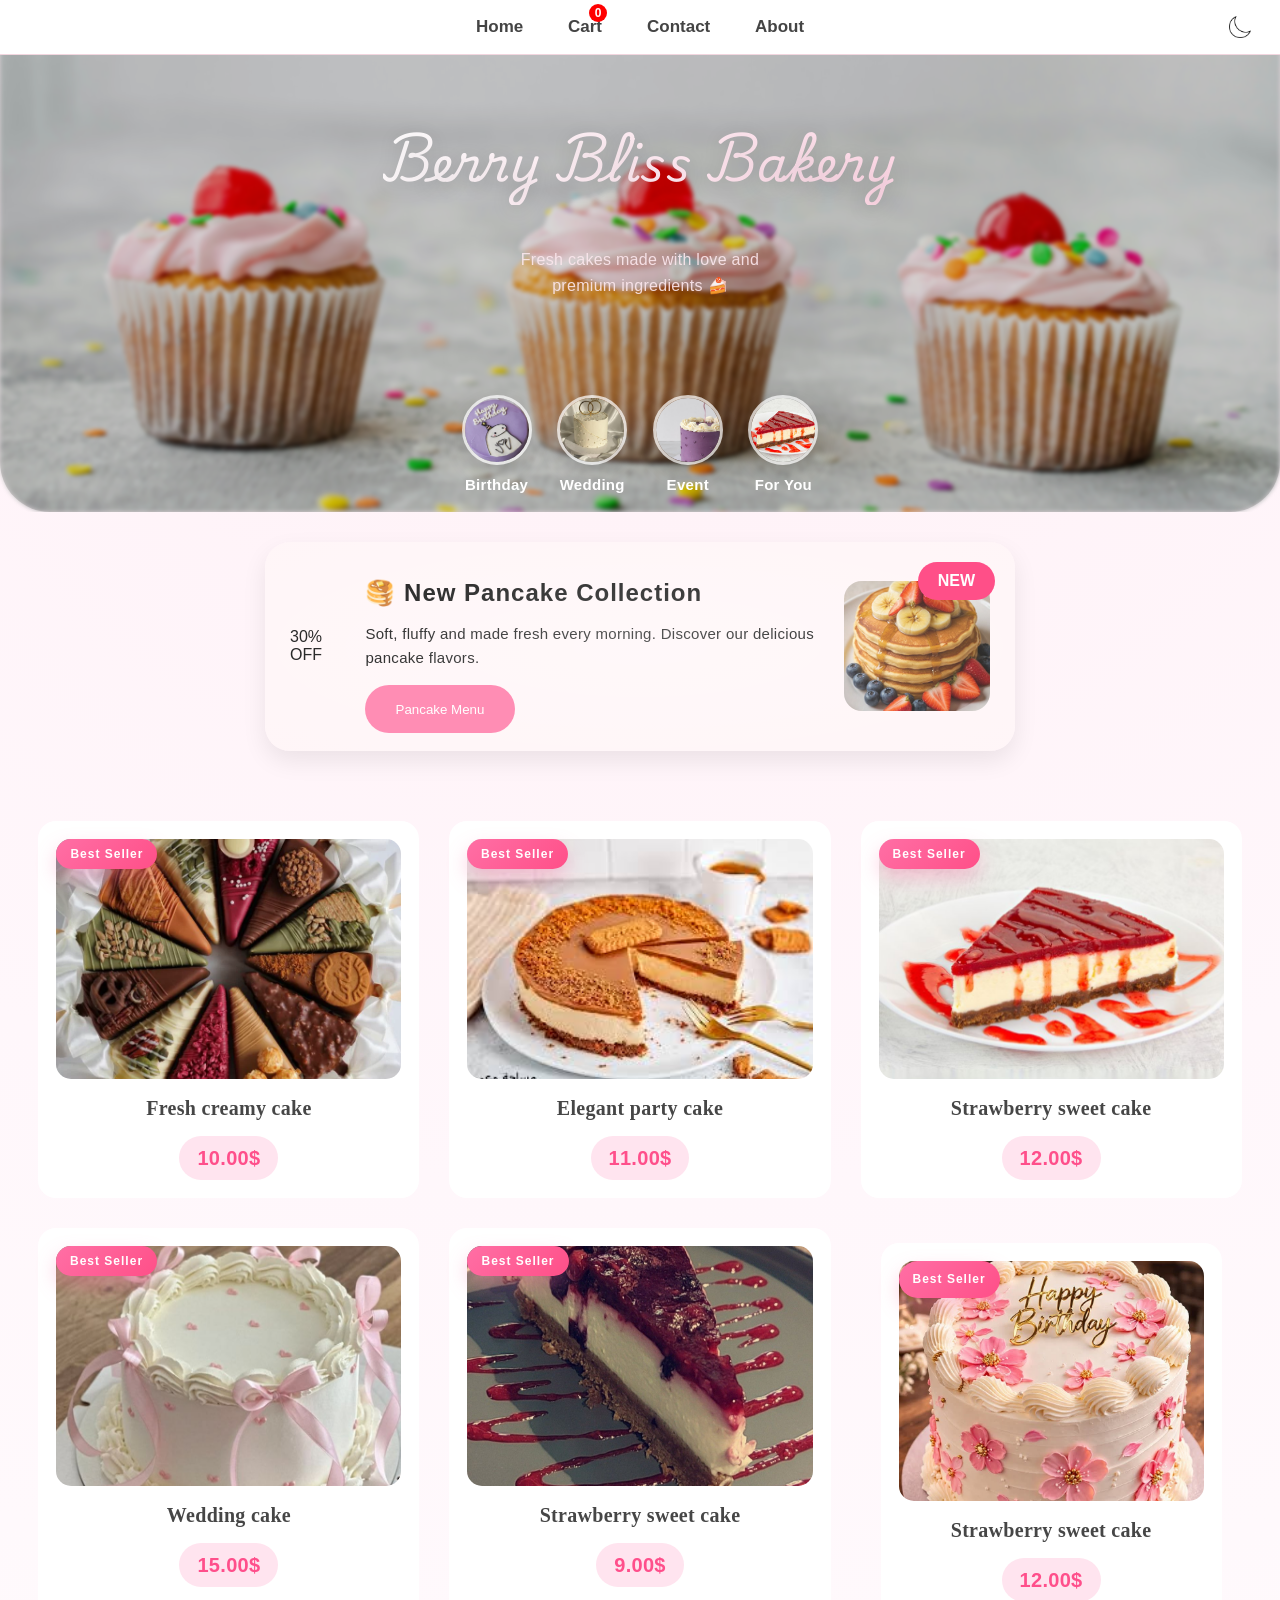
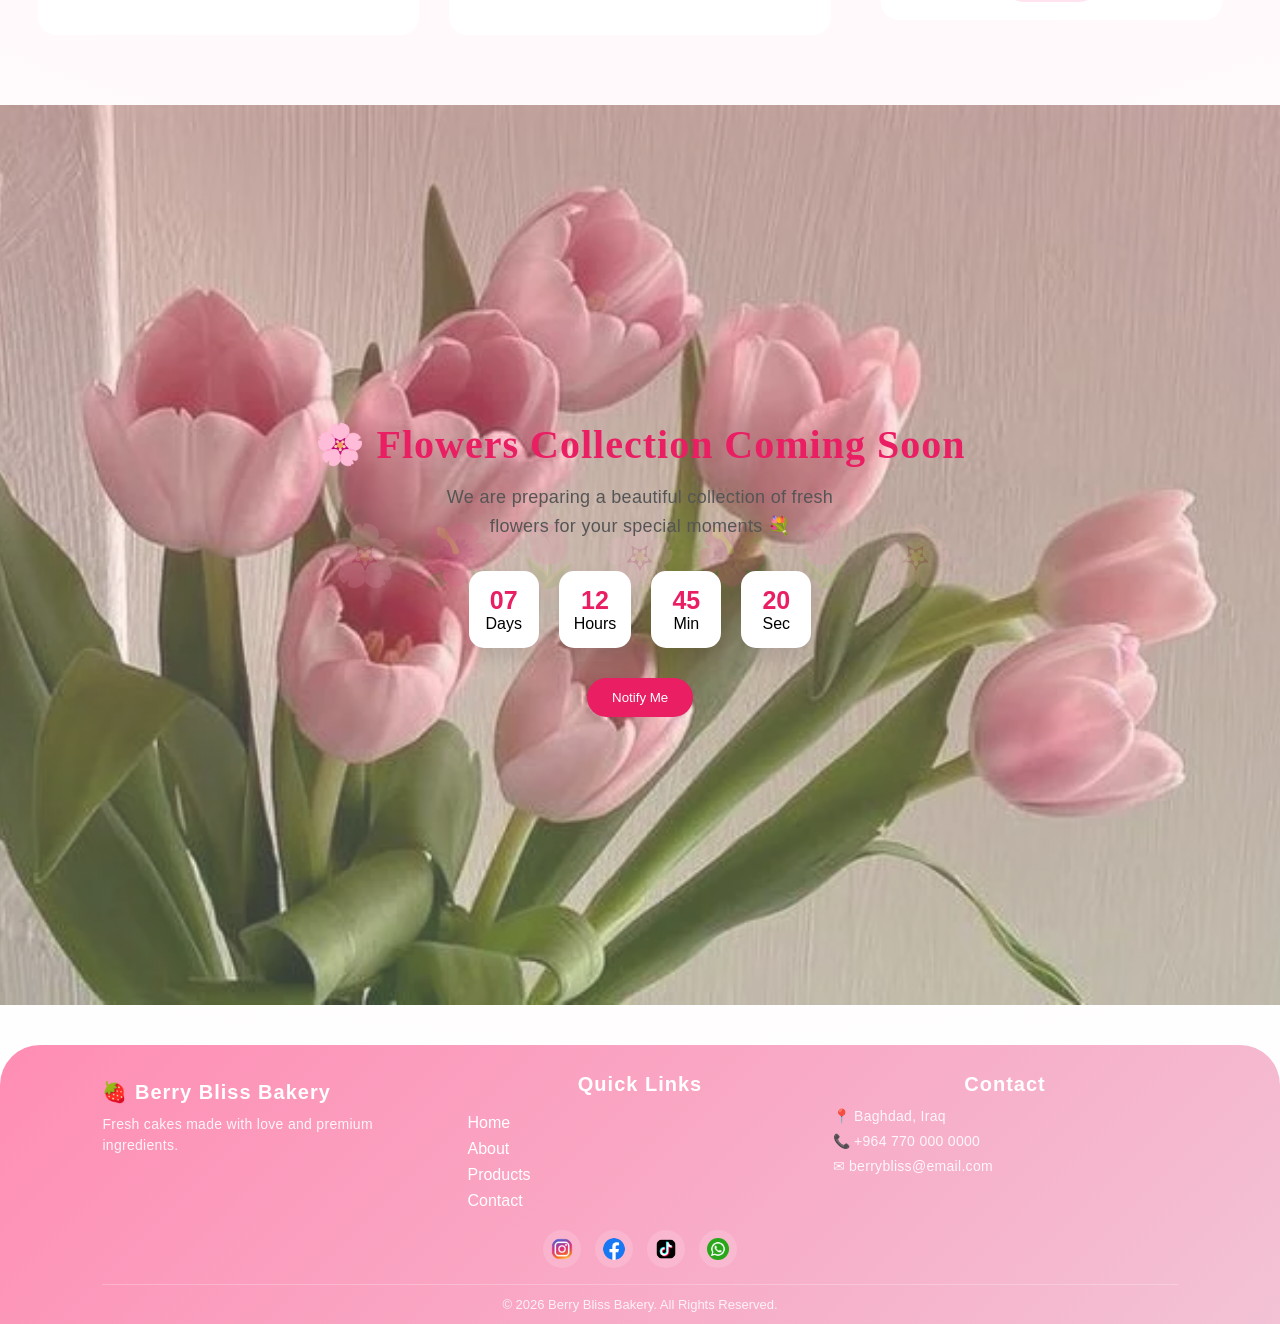
==== commit d756e2a1: "Add files via upload" ====
--- a/z.html
+++ b/z.html
@@ -1,52 +1,191 @@
-<!DOCTYPE html> <html lang="en"> <head> <meta charset="UTF-8"> <meta name="viewport" content="width=device-width, initial-scale=1.0">
+<!DOCTYPE html>
+ <html lang="en"> <head> <meta charset="UTF-8"> 
+    <meta name="viewport" content="width=device-width, initial-scale=1.0">
      <title>Berry Bliss Bakery</title> <link rel="preconnect" href="https://fonts.googleapis.com">
       <link rel="preconnect" href="https://fonts.gstatic.com" crossorigin> 
       <link href="https://fonts.googleapis.com/css2?family=Playwrite+BE+VLG:wght@100..400&display=swap" rel="stylesheet">
-       <link rel="stylesheet" href="z.css"> </head> <body>
-         <div id="mainContent"> <div class="color"> <div class="header"> 
-        <h1 class="title">Berry Bliss Bakery</h1> 
-        <p class="subtitle"> Fresh cakes made with love and premium ingredients 🍰 </p> <div class="top-bar">
-             <input class="search" placeholder="Search"> <div class="top-icons"> 
-                <img id="cartI" src="add-cart_3722380 (1)(1).png"> </div> <div class="M"> 
-                    <img id="darkModeBtn" src="moon.png"> </div> </div> </div> <div class="sor"> <div class="item birth">
- <img src="eiddddd.png"> <p>Birthday</p> </div> <div class="item vf"> <img src="wi1.jpg"> 
-    <p>Wedding</p> </div> <div class="item Event"> <img src="wii.jpg"> <p>Event</p> </div> <div class="item forr">
-     <img src="طريقة-عمل-التشيز-كيك-البارد-بجبنة-الكيري.jpg"> <p>For You</p> </div> </div> </div> <div class="pancake-banner"> 
-        <div class="sale-badge"> NEW </div> <div class="sale-tag"> 30% OFF </div> <div class="pancake-text"> 
+       <link rel="stylesheet" href="z.css"> 
+</head>
+ <body>
+<div id="mainContent"> <div class="color"> <div class="header"> 
+<h1 class="title">Berry Bliss Bakery</h1> 
+<p class="subtitle"> Fresh cakes made with love and premium ingredients 🍰 </p> <div class="top-bar">
+  </div> </div> <div class="sor"> <div class="item birth">
+ <img src="eiddddd.png">
+  <p>Birthday</p> </div>
+   <div class="item vf"> 
+    <img src="wi1.jpg"> 
+    <p>Wedding</p> </div> 
+<div class="item Event">
+         <img src="wii.jpg">
+         <p>Event</p> </div> 
+    <div class="item forr">
+ <img src="طريقة-عمل-التشيز-كيك-البارد-بجبنة-الكيري.jpg">
+  <p>For You</p> </div> </div> </div>
+  <div class="pancake-banner"> 
+        <div class="sale-badge"> NEW </div>
+         <div class="sale-tag"> 30% OFF </div> <div class="pancake-text"> 
             <h2>🥞 New Pancake Collection</h2>
              <p> Soft, fluffy and made fresh every morning. Discover our delicious pancake flavors. 
  </p> <button id="pancakeBtn" >Pancake Menu</button> </div> <img src="pan.jpg"> </div> <div class="pancake-products"> 
 <div class="pancake-item"> <span class="discount">30% OFF</span> <img src="pan2.webp">
-     <p class="wsf"> Chocolate Pancake<br> <del>10$</del> 7$ </p> <div class="hidee">
+     <p class="wsf"> 
+         <span class="product-name">Fresh creamy cake</span><br>
+   
+        <div class="hidee">
          <p class="f"> Soft chocolate pancakes with fresh cream. </p> <p class="price">7$</p> 
          <button class="Add" onclick="update('Chocolate Pancake',7,1)"> Add To Cart </button> </div>
-         </div> <button id="backPancake"> ↩ </button> </div> <div class="pro"> <div class="cop a">
-             <img src="wa.webp"> <p class="wsf"> Fresh creamy cake<br> 10.00$ </p> <div class="hidee">
-     <p class="f">Freshly baked with soft layers and rich creamy flavor. Made to turn every moment into something sweet and special. </p>
-<p class="price">10.00$</p> <button class="Add" onclick="update('Fresh creamy cake', 10, 1)">Add To Cart</button> 
-<button class="close-product">✕</button> </div> </div> <div class=" cop b"> <img src="images.jpg"> 
-<p class="wsf"> Elegant party cake<br> 11.00$ </p> <div class="hidee"> 
-<p class="f" >Perfectly crafted with love, sweetness, and a touch of elegance. Every bite melts softly and leaves a delicious unforgettable taste. </p>
-<p class="price">11.00$</p> 
-<button class="Add" onclick="update('Elegant party cake', 11, 1)">Add To Cart</button> 
-<button class="close-product">✕</button> </div> </div> <div class="cop c"> 
-<img src="طريقة-عمل-التشيز-كيك-البارد-بجبنة-الكيري.jpg"> <p class="wsf"> Strawberry sweet cake<br> 12.00$ </p> 
-<div class="hidee"> <p class="f" >Elegant cakes made with fresh ingredients and love. Perfect for birthdays, parties, and cozy moments. </p>
-<p class="price">12.00$</p> <button class="Add" onclick="update('Strawberry sweet cake', 12, 1)">Add To Cart</button>
- <button class="close-product">✕</button> 
-    </div> </div> <div class="cop d"> <img src="wi.jpg">
-         <p class="wsf"> widdeing cake<br> 15.00$ </p>
-         <div class="hidee"> <p class="f" >Elegant cakes made with fresh ingredients and love. Perfect for birthdays, parties, and cozy moments. </p>
-<p class="price">15.00$</p> <button class="Add" onclick="update('chease cake', 15, 1)">Add To Cart</button>
- <button class="close-product">✕</button> </div> </div> <div class="cop e"> <img src="cheas.jpg"> 
-<p class="wsf"> Strawberry sweet cake<br> 9.00$ </p> <div class="hidee"> 
-    <p class="f" >Elegant cakes made with fresh ingredients and love. Perfect for birthdays, parties, and cozy moments.</p>
-    <p class="price">9.00$</p> <button class="Add" onclick="update('cheas cake', 9, 1)">Add To Cart</button>
- <button class="close-product">✕</button> </div> </div> <div class="cop f"> 
-    <img src="eid.jpg"> <p class="wsf"> Strawberry sweet cake<br> 12.00$ </p> <div class="hidee">
- <p class="f" >Elegant cakes made with fresh ingredients and love. Perfect for birthdays, parties, and cozy moments. </p>
- <p class="price">12.00$</p> <button class="Add" onclick="update('eid cake', 12, 1)">Add To Cart</button> 
- <button class="close-product">✕</button> </div> </div> </div> <!-- navbar -->
+         </div> <button id="backPancake"> ↩ </button> </div> <div class="pro">
+        <div class="cop a">
+    <img src="wa.webp">
+    <span class="badge">Best Seller</span>
+
+    <div class="card-info">
+        <p class="wsf">Fresh creamy cake</p>
+        <p class="card-price">10.00$</p>
+    </div>
+
+    <div class="hidee">
+        <p class="f">
+            Freshly baked with soft layers and rich creamy flavor.
+            Made to turn every moment into something sweet and special.
+        </p>
+
+        <p class="price">10.00$</p>
+
+        <button class="Add" onclick="update('Fresh creamy cake',10,1)">
+            Add To Cart
+        </button>
+
+        <button class="close-product">✕</button>
+    </div>
+</div>
+
+<div class="cop b">
+    <img src="images.jpg">
+    <span class="badge">Best Seller</span>
+
+    <div class="card-info">
+        <p class="wsf">Elegant party cake</p>
+        <p class="card-price">11.00$</p>
+    </div>
+
+    <div class="hidee">
+        <p class="f">
+            Perfectly crafted with love, sweetness, and a touch of elegance.
+            Every bite melts softly and leaves a delicious unforgettable taste.
+        </p>
+
+        <p class="price">11.00$</p>
+
+        <button class="Add" onclick="update('Elegant party cake',11,1)">
+            Add To Cart
+        </button>
+
+        <button class="close-product">✕</button>
+    </div>
+</div>
+
+<div class="cop c">
+    <img src="طريقة-عمل-التشيز-كيك-البارد-بجبنة-الكيري.jpg">
+    <span class="badge">Best Seller</span>
+
+    <div class="card-info">
+        <p class="wsf">Strawberry sweet cake</p>
+        <p class="card-price">12.00$</p>
+    </div>
+
+    <div class="hidee">
+        <p class="f">
+            Elegant cakes made with fresh ingredients and love.
+            Perfect for birthdays, parties, and cozy moments.
+        </p>
+
+        <p class="price">12.00$</p>
+
+        <button class="Add" onclick="update('Strawberry sweet cake',12,1)">
+            Add To Cart
+        </button>
+
+        <button class="close-product">✕</button>
+    </div>
+</div>
+
+<div class="cop d">
+    <img src="wi.jpg">
+    <span class="badge">Best Seller</span>
+
+    <div class="card-info">
+        <p class="wsf">Wedding cake</p>
+        <p class="card-price">15.00$</p>
+    </div>
+
+    <div class="hidee">
+        <p class="f">
+            Elegant cakes made with fresh ingredients and love.
+            Perfect for birthdays, parties, and cozy moments.
+        </p>
+
+        <p class="price">15.00$</p>
+
+        <button class="Add" onclick="update('chease cake',15,1)">
+            Add To Cart
+        </button>
+
+        <button class="close-product">✕</button>
+    </div>
+</div>
+
+<div class="cop e">
+    <img src="cheas.jpg">
+    <span class="badge">Best Seller</span>
+
+    <div class="card-info">
+        <p class="wsf">Strawberry sweet cake</p>
+        <p class="card-price">9.00$</p>
+    </div>
+
+    <div class="hidee">
+        <p class="f">
+            Elegant cakes made with fresh ingredients and love.
+            Perfect for birthdays, parties, and cozy moments.
+        </p>
+
+        <p class="price">9.00$</p>
+
+        <button class="Add" onclick="update('cheas cake',9,1)">
+            Add To Cart
+        </button>
+
+        <button class="close-product">✕</button>
+    </div>
+</div>
+
+<div class="cop f">
+    <img src="eid.jpg">
+    <span class="badge">Best Seller</span>
+
+    <div class="card-info">
+        <p class="wsf">Strawberry sweet cake</p>
+        <p class="card-price">12.00$</p>
+    </div>
+
+    <div class="hidee">
+        <p class="f">
+            Elegant cakes made with fresh ingredients and love.
+            Perfect for birthdays, parties, and cozy moments.
+        </p>
+
+        <p class="price">12.00$</p>
+
+        <button class="Add" onclick="update('eid cake',12,1)">
+            Add To Cart
+        </button>
+
+        <button class="close-product">✕</button>
+    </div>
+</div>
+ </div> <!-- navbar -->
   <div class="msg">تمت الاضافة للسلة</div> <div id="contactBox"> <h3>Contact Us</h3> <div class="contact-grid"> 
 <a href="https://instagram.com" target="_blank" class="contact-item"> <img src="instagram.png"> 
 <span>Instagram</span> </a> <a href="https://facebook.com" target="_blank" class="contact-item"> 
@@ -54,15 +193,71 @@
     <img src="social-media.png"> <span>TikTok</span> </a>
      <a href="https://wa.me/9647XXXXXXXX" target="_blank" class="contact-item"> <img src="whatsapp.png"> 
 <span>WhatsApp</span> </a> </div> </div> </div> <div id="cartBox"> <h3>My Cart</h3> <ul id="cartList"></ul> 
-<p id="totalPrice"></p> <button id="closeCart">↩</button> </div> <div class="navbar">
- <img id="homeBtn" src="home (1).png"> <div class="cart-icon-wrapper"> <img id="cartIcon" src="add-cart_3722380 (1)(1).png"> 
-<span id="cartCount">0</span> </div> <img src="user.png"> <img id="contactBtn" src="phone-call.png"> 
-<img id="info" src="info.png"> </div> <div class="inf"> <h2>About Berry Bliss Bakery</h2>
+<p id="totalPrice"></p> <button id="closeCart">↩</button> </div> 
+<div class="navbar">
+ <div class="M"> 
+<img id="darkModeBtn" src="moon.png"> </div>
+    <button id="homeBtn">Home</button>
+
+    <button id="cartIcon" class="cart-btn">
+        Cart <span id="cartCount">0</span>
+    </button>
+
+    
+
+    <button id="contactBtn">Contact</button>
+
+    <button id="info">About</button>
+
+</div>
+
+
+<div class="inf"> <h2>About Berry Bliss Bakery</h2>
  <p> Welcome to Berry Bliss Bakery, where every cake is crafted with passion, creativity, and the finest ingredients. </p>
-  <p> Founded in 2018 in Baghdad, Iraq, Berry Bliss Bakery began as a small family-owned business with a dream of bringing joy to every celebration through handmade desserts. </p>
- <p> Over the years, we have earned the trust of hundreds of customers by delivering beautifully designed cakes, cupcakes, and sweet treats for birthdays, weddings, graduations, and special occasions. </p> 
- <p> Our team of talented bakers carefully prepares each order using fresh ingredients, premium creams, and unique recipes that combine taste and elegance. </p> <h3>Why Choose Us?</h3> <p>✔ Freshly baked every day</p> <p>✔ Premium quality ingredients</p> <p>✔ Custom cake designs</p> <p>✔ Fast and reliable delivery</p> <p>✔ Friendly customer service</p> <h3>Our Mission</h3> <p> To create memorable desserts that bring people together and make every celebration unforgettable. </p> <div class="stats"> <div> <span>5000+</span> Orders </div> <div> <span>3500+</span> Customers </div> <div> <span>8</span> Years </div>
- </div> <button id="backInfo">↩</button> </div> <div class="Foryou"> <div class="vf"> <img src="wi1.jpg"> <p class="wsf"> Elegant Tiered Wedding <br> 9.00$ </p> <div class="hidee"> <p class="f">Elegant cakes made with fresh ingredients and love. Perfect for birthdays, parties, and cozy moments.</p> <p class="price">9.00$</p> <button class="Add" onclick="update('Elegant Tiered Wedding', 9, 1)">Add To Cart</button> <button class="close-product">✕</button> </div> </div> <div class="vf"> <img src="wi2.png"> <p class="wsf"> Luxury Gold Wedding <br> 9.00$ </p> <div class="hidee"> <p class="f">Elegant cakes made with fresh ingredients and love. Perfect for birthdays, parties, and cozy moments.</p> <p class="price">9.00$</p> <button class="Add" onclick="update('Luxury Gold Wedding', 9, 1)">Add To Cart</button> <button class="close-product">✕</button> </div> </div> <div class="vf"> <img src="wi3.jpg"> <p class="wsf"> Vanilla Floral Wedding <br> 9.00$ </p> <div class="hidee"> <p class="f">Elegant cakes made with fresh ingredients and love. Perfect for birthdays, parties, and cozy moments.</p> <p class="price">9.00$</p> <button class="Add" onclick="update('Vanilla Floral Wedding', 9, 1)">Add To Cart</button> <button class="close-product">✕</button> </div> </div> <div class="Event"> <img src="wii.jpg"> <p class="wsf"> Caramel Party Dream Cake <br> 20.00$ </p> <div class="hidee"> <p class="f">Soft caramel sponge with salted caramel drizzle and creamy frosting for a rich party taste</p> <p class="price">20.00$</p> <button class="Add" onclick="update('Caramel Party Dream Cake ', 20, 1)">Add To Cart</button> <button class="close-product">✕</button> </div> </div> <div class="birth"> <img src="eid.jpg"> <p class="wsf"> Rainbow Party Cake <br> 10.00$ </p> <div class="hidee"> <p class="f">Elegant cakes made with fresh ingredients and love.</p> <p class="price">10.00$</p> <button class="Add" onclick="update('Rainbow Party Cake',10, 1)">Add To Cart</button> <button class="close-product">✕</button> </div> </div> <div class="birth"> <img src="eidd.jpg"> <p class="wsf"> Vanilla Celebration Cake<br> 10.00$ </p> <div class="hidee"> <p class="f">Elegant cakes made with fresh ingredients and love.</p> <p class="price">10.00$</p> <button class="Add" onclick="update('Vanilla Celebration Cake', 10, 1)">Add To Cart</button> <button class="close-product">✕</button> </div> </div> <div class="birth"> <img src="eiddd.jpg"> <p class="wsf"> Caramel Drip Cake<br> 9.00$ </p> <div class="hidee"> <p class="f">Elegant cakes made with fresh ingredients and love.</p> <p class="price">9.00$</p> <button class="Add" onclick="update('Caramel Drip Cake', 9, 1)">Add To Cart</button> <button class="close-product">✕</button> </div> </div> <div class="birth"> <img src="eiddddd.png"> <p class="wsf"> Red Velvet Birthday <br> 9.00$ </p> <div class="hidee"> <p class="f">Elegant cakes made with fresh ingredients and love.</p> <p class="price">9.00$</p> <button class="Add" onclick="update('Red Velvet Birthday', 9, 1)">Add To Cart</button> <button class="close-product">✕</button> </div> </div> <div class="Event"> <img src="wi.jpg">
+  <p> Founded in 2018 in Baghdad, Iraq, Berry Bliss Bakery began as a small family-owned business with a dream of bringing 
+    joy to every celebration through handmade desserts. </p>
+ <p> Over the years, we have earned the trust of hundreds of customers by delivering beautifully designed cakes,
+     cupcakes, and sweet treats for birthdays, weddings, graduations, and special occasions. </p> 
+ <p> Our team of talented bakers carefully prepares each order using fresh ingredients, premium creams, 
+    and unique recipes that combine taste and elegance. </p> <h3>Why Choose Us?</h3> <p>✔ Freshly baked every day</p>
+     <p>✔ Premium quality ingredients</p> <p>✔ Custom cake designs</p> <p>✔ Fast and reliable delivery</p>
+      <p>✔ Friendly customer service</p> <h3>Our Mission</h3>
+       <p> To create memorable desserts that bring people together and make every celebration unforgettable. </p>
+        <div class="stats"> <div> <span>5000+</span> Orders </div> <div> <span>3500+</span> Customers </div>
+         <div> <span>8</span> Years </div>
+ </div> <button id="backInfo">↩</button> </div> <div class="Foryou"> <div class="vf">
+     <img src="wi1.jpg"> <p class="wsf"> Elegant Tiered Wedding <br> 9.00$ </p> <div class="hidee">
+         <p class="f">Elegant cakes made with fresh ingredients and love. Perfect for birthdays, parties, and cozy moments.</p> 
+         <p class="price">9.00$</p> <button class="Add" onclick="update('Elegant Tiered Wedding', 9, 1)">Add To Cart</button> 
+         <button class="close-product">✕</button> </div> </div> <div class="vf"> <img src="wi2.png">
+             <p class="wsf"> Luxury Gold Wedding <br> 9.00$ </p> <div class="hidee"> 
+<p class="f">Elegant cakes made with fresh ingredients and love. Perfect for birthdays, parties, and cozy moments.</p> 
+<p class="price">9.00$</p> <button class="Add" onclick="update('Luxury Gold Wedding', 9, 1)">Add To Cart</button>
+ <button class="close-product">✕</button> </div> </div> <div class="vf">
+     <img src="wi3.jpg"> <p class="wsf"> Vanilla Floral Wedding <br> 9.00$ </p>
+      <div class="hidee"> <p class="f">Elegant cakes made with fresh ingredients and love. Perfect for birthdays, parties, and cozy moments.
+      </p> <p class="price">9.00$</p> <button class="Add" onclick="update('Vanilla Floral Wedding', 9, 1)">Add To Cart</button>
+ <button class="close-product">✕</button> </div> </div> <div class="Event">
+ <img src="wii.jpg"> <p class="wsf"> Caramel Party Dream Cake <br> 20.00$ </p> <div class="hidee">
+ <p class="f">Soft caramel sponge with salted caramel drizzle and creamy frosting for a rich party taste</p> 
+ <p class="price">20.00$</p> <button class="Add" onclick="update('Caramel Party Dream Cake ', 20, 1)">Add To Cart</button>
+  <button class="close-product">✕</button> </div> </div> <div class="birth"> <img src="eid.jpg"> 
+<p class="wsf"> Rainbow Party Cake <br> 10.00$ </p> <div class="hidee">
+ <p class="f">Elegant cakes made with fresh ingredients and love.</p> 
+ <p class="price">10.00$</p> <button class="Add" onclick="update('Rainbow Party Cake',10, 1)">Add To Cart</button>
+  <button class="close-product">✕</button> </div> </div> <div class="birth"> <img src="eidd.jpg">
+     <p class="wsf"> Vanilla Celebration Cake<br> 10.00$ </p> <div class="hidee"> 
+<p class="f">Elegant cakes made with fresh ingredients and love.</p> <p class="price">10.00$</p> 
+<button class="Add" onclick="update('Vanilla Celebration Cake', 10, 1)">Add To Cart</button>
+ <button class="close-product">✕</button> </div> </div> <div class="birth"> <img src="eiddd.jpg"> 
+    <p class="wsf"> Caramel Drip Cake<br> 9.00$ </p> <div class="hidee">
+ <p class="f">Elegant cakes made with fresh ingredients and love.</p> <p class="price">9.00$</p>
+  <button class="Add" onclick="update('Caramel Drip Cake', 9, 1)">Add To Cart</button> 
+  <button class="close-product">✕</button> </div> </div> <div class="birth"> 
+    <img src="eiddddd.png"> <p class="wsf"> Red Velvet Birthday <br> 9.00$ </p> <div class="hidee"> 
+<p class="f">Elegant cakes made with fresh ingredients and love.</p> <p class="price">9.00$</p>
+ <button class="Add" onclick="update('Red Velvet Birthday', 9, 1)">Add To Cart</button>
+  <button class="close-product">✕</button> </div> </div> <div class="Event"> <img src="wi.jpg">
      <p class="wsf"> Golden Glow Vanilla Cake <br> 15.00$ </p> <div class="hidee"> 
     
     <p class="f">Soft vanilla sponge with light buttercream and a hint of caramel, designed for classy evening celebrations</p> 
@@ -101,7 +296,48 @@
         <button id="modalAdd" class="Add">Add To Cart</button>
     </div>
 </div>
-
+<footer class="footer">
+
+    <div class="footer-content">
+
+        <div class="footer-logo">
+            <h2>🍓 Berry Bliss Bakery</h2>
+            <p>Fresh cakes made with love and premium ingredients.</p>
+        </div>
+
+        <div class="footer-links">
+            <h3>Quick Links</h3>
+
+            <a href="#">Home</a>
+            <a href="#">About</a>
+            <a href="#">Products</a>
+            <a href="#">Contact</a>
+        </div>
+
+        <div class="footer-contact">
+            <h3>Contact</h3>
+
+            <p>📍 Baghdad, Iraq</p>
+            <p>📞 +964 770 000 0000</p>
+            <p>✉ berrybliss@email.com</p>
+        </div>
+
+    </div>
+
+    <div class="footer-social">
+
+        <a href="#"><img src="instagram.png"></a>
+        <a href="#"><img src="facebook.png"></a>
+        <a href="#"><img src="social-media.png"></a>
+        <a href="#"><img src="whatsapp.png"></a>
+
+    </div>
+
+    <div class="footer-bottom">
+        © 2026 Berry Bliss Bakery. All Rights Reserved.
+    </div>
+
+</footer>
    <script src="z.js"></script>
  </body>
     </html>
--- a/z.css
+++ b/z.css
@@ -74,6 +74,7 @@
     align-items:center;
     justify-content:center;
      padding-top: clamp(40px, 8vw, 80px);
+      
 }
 .top-bar{
     width:90%;
@@ -100,7 +101,7 @@
     -webkit-text-fill-color:transparent;
 
     text-shadow:
-    0 5px 20px rgba(0,0,0,.15);
+     0 5px 20px rgba(0,0,0,.15);
 }
 
 .subtitle{
@@ -168,30 +169,6 @@
     position:relative;
     z-index:2;
 }
-
-/* ================= TOP BAR ================= */
-
-
-
-.search{
-    width:80%;
-   
-    border:none;
-    border-radius:40px;
-   
-       outline: none;
-    transition: 0.3s;
-    box-shadow: 0 5px 15px rgba(0,0,0,0.08);
-    flex:1;
-    max-width:900px;
-
-    height:45px;
-
-    
-   
-
-    padding:0 15px;
-}
 .search:focus{
     transform: scale(1.03);
     box-shadow: 0 8px 20px rgba(255,141,180,0.4);
@@ -265,7 +242,6 @@
     position:relative;
     z-index:5;
 }
-
 .sor img{
     width:70px;
     height:70px;
@@ -298,11 +274,6 @@
     font-weight:600;
     color:white;
 }
-
-/* ================= PRODUCTS ================= */
-
-
-
 .wsf{
     font-family:'Times New Roman', Times, serif;
     text-align:center;
@@ -314,28 +285,93 @@
 /* navbar */
 .navbar{
     position:fixed;
-    bottom:15px;
-    left:50%;
-    transform:translateX(-50%);
-
-    width:260px;
+    top:0;
+    left:0;
+
+    width:100%;
     height:55px;
 
-    border-radius:30px;
-
-    background:rgba(255,255,255,.9);
-    backdrop-filter:blur(15px);
-
     display:flex;
-    justify-content:space-evenly;
+    justify-content:center;
     align-items:center;
+    gap:45px;
+
+    background:white;
+    border-bottom:1px solid #f2d6df;
 
     z-index:1000;
-}
-.navbar img{
-    width:22px;
-    height:22px;
-    object-fit:contain;
+
+    position:fixed;
+}
+.M{
+    position:absolute;
+    right:20px;
+  border-radius: 50%;
+    display:flex;
+    justify-content:center;
+    align-items:center;
+
+    width:40px;
+    height:40px;
+}
+.dark .navbar button{
+    color: #ffffff;
+}
+.navbar button{
+    position: relative;
+
+    background: none;
+    border: none;
+
+    color: #444;
+    font-size: 17px;
+    font-weight: 600;
+
+    cursor: pointer;
+
+    padding: 8px 0;
+
+    transition: .3s;
+}
+
+.navbar button:hover{
+    color:#ff5b97;
+}
+
+.navbar button::after{
+    content:"";
+
+    position:absolute;
+    left:0;
+    bottom:-6px;
+
+    width:0%;
+    height:3px;
+
+    background:#ff5b97;
+    border-radius:10px;
+
+    transition:.3s;
+}
+
+.navbar button:hover::after{
+    width:100%;
+}
+
+.cart-btn{
+    color:#ff5b97;
+}
+
+#cartCount{
+    margin-left:6px;
+    font-size:13px;
+    color:white;
+
+    background:#ff5b97;
+
+    padding:2px 7px;
+
+    border-radius:50px;
 }
 .navbar img,
 .top-icons img,
@@ -394,7 +430,6 @@
         transform:translateY(0);
     }
 }
-
 .Add{
     width:140px;
     height:50px;
@@ -472,19 +507,10 @@
     color:white;
 }
 
-.M{
-     background-color: rgb(255, 235, 248);
-    width: 60px;
-    height: 60px;
-    border-radius: 50%;
-
-    display:flex;
-    justify-content:center;
-    align-items:center;
-}
 
 #darkModeBtn{
-    width: 30px;height: 30px;
+    width:22px;
+    height:22px;
 }
 
 .inf{
@@ -780,7 +806,6 @@
 
     transition:0.3s;
 }
-
 #closeCart:hover{
     transform:translateY(-4px);
     box-shadow:0 8px 20px rgba(255,141,180,0.4);
@@ -825,11 +850,11 @@
     margin-top:10px;
 }
 .Foryou{
-    display:none;
+     display:none;
     width:100%;
-    padding:40px 20px 120px;
+    padding:30px 15px 60px; /* 🔥 هذا أهم تعديل (رفع النزول) */
     gap:20px;
-
+    margin-top:50px;
     justify-content:center;
     align-items:flex-start;
     flex-wrap:wrap;
@@ -840,9 +865,9 @@
 .Foryou .birth,
 .Foryou .Event,
 .Foryou .forr{
-
-    width:300px;
-    min-height:420px;
+    flex:1 1 280px;
+    max-width:320px;
+    min-height:auto;
 
     background:white;
     border-radius:24px;
@@ -854,10 +879,8 @@
     align-items:center;
 
     box-shadow:0 10px 25px rgba(0,0,0,.08);
-
     transition:.3s;
 }
-
 .Foryou .vf:hover,
 .Foryou .birth:hover,
 .Foryou .Event:hover,
@@ -868,8 +891,9 @@
 
 /* الصورة */
 .Foryou img{
-    width:100%;
-    height:220px;
+     width:100%;
+    aspect-ratio:1/1;
+    height:auto;
     object-fit:cover;
 }
 
@@ -1246,211 +1270,7 @@
 #closeCart:active {
     transform: scale(0.96);
 }
-.pro{
-    display:grid;
-    grid-template-columns: repeat(auto-fit, minmax(300px, 300px));
-    justify-content:center;
-    gap:25px;
-    padding:30px;
-    max-width:1300px;
-    margin:auto;
-}
-.pro .cop{
-    aspect-ratio:1/1;
-}
-
-@media (max-width:768px){
-
-    /* Hero */
-    .color{
-        min-height:700px;
-    }
-
-    .header{
-        padding-top:30px;
-    }
-
-    .title{
-        font-size:30px;
-        text-align:center;
-    }
-
-    .subtitle{
-        font-size:14px;
-        width:90%;
-        margin:auto;
-    }
-
-    /* Top Bar */
-    .top-bar{
-        display:flex;
-        flex-direction:row;
-        flex-wrap:nowrap;
-        justify-content:space-between;
-        align-items:center;
-        gap:8px;
-        width:95%;
-    }
-
-    .search{
-        flex:1;
-        min-width:0;
-        width:auto;
-        height:44px;
-        max-width:100%;
-    }
-
-    .top-icons,
-    .M{
-        width:44px;
-        height:44px;
-        flex:0 0 44px;
-    }
-
-    .top-icons img,
-    #darkModeBtn{
-        width:20px;
-        height:20px;
-    }
-
-    /* Categories */
-    .sor{
-        gap:15px;
-        margin-top:40px;
-    }
-
-    .item img{
-        width:60px;
-        height:60px;
-         aspect-ratio:1/1;
-    }
-
-    .item p{
-        font-size:12px;
-    }
-
-    .logo h1{
-        font-size:25px;
-    }
-
-    /* Products */
-     .pro{
-        grid-template-columns: repeat(2, 1fr);
-        gap:12px;
-        padding:12px;
-    }
-
-    .cop{
-        width:100%;
-        min-height:320px;
-    }
-
-    .cop img{
-        width:100%;
-        height:150px;
-        object-fit:cover;
-    }
-
-    /* Pancake Banner */
-    .pancake-banner{
-        width:95%;
-        padding:15px;
-          max-width:400px;
-    margin:20px auto;
-        gap:15px;
-        flex-direction:column;
-        text-align:center;
-    }
-
-    .pancake-banner img{
-        width:160px;
-        height:120px;
-        object-fit:cover;
-    }
-
-    .pancake-banner h2{
-        font-size:20px;
-    }
-
-    .pancake-banner p{
-        font-size:13px;
-    }
-
-    .pancake-banner button{
-        width:130px;
-        height:42px;
-        font-size:13px;
-    }
-
-    /* Pancake Products */
-     .pancake-products{
-        grid-template-columns:repeat(2,minmax(0,1fr));
-        gap:10px;
-        padding:15px;
-    }
-    .pancake-item{
-        width:100%;
-        max-width:none;
-        margin:0;
-        padding:12px;
-    }
-
-    .pancake-item img{
-        width:100%;
-        height:150px;
-        object-fit:cover;
-    }
-
-    .pancake-item h3{
-        font-size:14px;
-    }
-
-    .pancake-item p{
-        font-size:12px;
-    }
-
-    .pancake-item button{
-        font-size:12px;
-        padding:8px;
-    }
-
-    /* About */
-    .inf{
-        width:95%;
-        padding:20px;
-    }
-
-    .inf h2{
-        font-size:28px;
-    }
-
-    .inf p{
-        font-size:15px;
-    }
-
-    /* Cart */
-    #cartBox{
-        padding:15px;
-    }
-
-    #cartList li{
-        flex-direction:column;
-        gap:10px;
-        text-align:center;
-    }
-
-    /* Contact */
-    #contactBox{
-        width:90%;
-        right:5%;
-    }
-
-    /* Countdown */
-    .countdown{
-        flex-wrap:wrap;
-        gap:10px;
-    }
-}
+
 /* تحسين الدارك مود */
 
 .dark{
@@ -1469,7 +1289,6 @@
 .dark #totalPrice{
     color:#f5f5f5;
 }
-
 .dark .cop,
 .dark .pancake-item,
 .dark .stats div{
@@ -1643,59 +1462,106 @@
     z-index:9999;
 }
 /* شكل المنتج عند الفتح */
+
+.pro{
+    display:grid;
+    grid-template-columns:repeat(auto-fit,minmax(300px,1fr));
+    gap:35px;
+    width:min(1450px,94%);
+    margin:70px auto;
+}
 .cop{
-    background: white;
-    border-radius: 16px;
-    overflow: hidden;
-    box-shadow: 0 6px 18px rgba(0,0,0,0.08);
-
-    display: flex;
-    flex-direction: column;
+    display:flex;
+    flex-direction:column;
+    align-items:center;
+    text-align:center;
+    padding:18px;
+    border-radius:18px;
+    background:#fff;
+    position:relative;
+    transition:.3s;
 }
 
 .cop img{
-    width: 100%;
-    height: 180px;
-    object-fit: cover;
-}
-
-.cop h3{
-    font-size: 16px;
-    margin: 10px;
-}
-
-.cop .price{
-    margin: 0 10px;
-    color: #ff4f88;
-    font-weight: bold;
-}
-
-.cop .Add{
-    margin: 10px;
-}
-@media (max-width:768px){
-
-    .cop img{
-        height:160px;
-    }
-
-    .cop{
-        padding:12px;
-        gap:10px;
-    }
-
-    .cop h3{
-        font-size:15px;
-    }
-
-    .cop .price{
-        font-size:16px;
-    }
-
-    .cop .Add{
-        height:40px;
-        font-size:13px;
-    }
+    width:100%;
+    height:220px;
+    object-fit:cover;
+    border-radius:15px;
+}
+
+.card-info{
+    margin-top:15px;
+    display:flex;
+    flex-direction:column;
+    align-items:center;
+    gap:8px;
+}
+
+.wsf{
+    font-size:20px;
+    font-weight:700;
+    color:#333;
+    margin:0;
+    line-height:1.4;
+}
+
+.card-price{
+    font-size:22px;
+    font-weight:bold;
+    color:#ff4f8b;
+    background:#ffe4ef;
+    padding:6px 18px;
+    border-radius:25px;
+    margin:0;
+}
+
+.cop:hover{
+    transform:translateY(-8px);
+    box-shadow:0 15px 30px rgba(0,0,0,.15);
+}
+.f{
+
+    margin:15px 20px;
+
+    color:#777;
+
+    line-height:1.7;
+}
+
+.Add{
+
+    margin:20px;
+
+    margin-top:auto;
+
+    width:calc(100% - 40px);
+
+    height:52px;
+
+    border-radius:30px;
+
+    font-size:15px;
+}
+
+.badge{
+    position:absolute;
+    top:18px;
+    left:18px;
+
+    background:linear-gradient(135deg,#ff6fa5,#ff4f88);
+
+    color:white;
+
+    padding:8px 14px;
+
+    border-radius:30px;
+
+    font-size:12px;
+    font-weight:bold;
+
+    letter-spacing:1px;
+
+    box-shadow:0 10px 20px rgba(255,111,165,.35);
 }
 .modal{
     position:fixed;
@@ -1746,26 +1612,422 @@
     border-radius:50%;
     cursor:pointer;
 }
-@media (max-width:768px){
-
-    .Foryou{
-        padding:20px 10px 100px;
-        gap:15px;
+.close-product{
+        width:28px;
+        height:28px;
+        font-size:14px;
+        top:10px;
+        left:10px;
+    }
+/* لون السعر في الوضع الليلي */
+.dark .card-price,
+.dark .price{
+    background: #8b184c;
+    color: #ffd9e8;
+    border: 1px solid rgba(255,255,255,.15);
+}
+@media (min-width:1024px) and (max-width:1200px){
+
+    .pro{
+        grid-template-columns:repeat(auto-fit, minmax(300px, 1fr));
+        gap:25px;
     }
 
     .Foryou .vf,
     .Foryou .birth,
     .Foryou .Event,
     .Foryou .forr{
-        width:100%;
-        max-width:340px;
+        max-width:300px;
+    }
+
+    .pancake-banner{
+        width:85%;
+    }
+
+    .title{
+        font-size:42px;
+    }
+}
+@media (min-width:1200px) and (max-width:1440px){
+
+    .pro{
+        grid-template-columns:repeat(auto-fit, minmax(320px, 1fr));
+        gap:30px;
+    }
+
+    .cop img{
+        height:240px;
+    }
+
+    .Foryou{
+        gap:25px;
+    }
+
+    .pancake-banner{
+        width:75%;
+    }
+
+    .title{
+        font-size:48px;
+    }
+}
+/* ===========================
+   Laptop (992px فأقل)
+=========================== */
+@media (max-width:992px){
+
+    .top-bar{
+        width:95%;
+    }
+
+    .search{
+        max-width:100%;
+    }
+
+    .pro{
+        grid-template-columns:repeat(auto-fit,minmax(280px,1fr));
+        gap:25px;
+    }
+
+    .Foryou .vf,
+    .Foryou .birth,
+    .Foryou .Event,
+    .Foryou .forr{
+        flex:1 1 300px;
+        max-width:300px;
+    }
+
+    .pancake-banner{
+        width:90%;
+    }
+
+    .inf{
+        width:90%;
+        padding:30px;
+    }
+
+}
+/* ===========================
+   Tablet (768px فأقل)
+=========================== */
+@media (max-width:768px){
+
+    .title{
+        font-size:36px;
+    }
+
+    h1{
+        font-size:28px;
+    }
+
+    .subtitle{
+        font-size:14px;
+    }
+
+    .top-bar{
+        width:95%;
+        gap:10px;
+    }
+
+    .top-icons,
+    .M{
+        width:50px;
+        height:50px;
+    }
+
+    .top-icons img{
+        width:28px;
+        height:28px;
+    }
+
+    .search{
+        height:42px;
+    }
+
+    .logo h1{
+        font-size:25px;
+    }
+
+    .sor{
+        gap:18px;
+    }
+
+    .item img{
+        width:60px;
+        height:60px;
+    }
+
+    .item p{
+        font-size:13px;
+    }
+
+    .pro{
+        grid-template-columns:repeat(auto-fit,minmax(240px,1fr));
+        gap:20px;
+    }
+
+    .cop img{
+        height:240px;
+    }
+
+    .Foryou{
+        gap:15px;
+        padding:20px 15px 100px;
+    }
+
+    .Foryou .vf,
+    .Foryou .birth,
+    .Foryou .Event,
+    .Foryou .forr{
+        width:48%;
+        min-height:320px;
+        max-width:none;
     }
 
     .Foryou img{
-        height:180px;
+        height:170px;
     }
 
     .Foryou .wsf{
         font-size:14px;
     }
+
+    .Foryou .f{
+        font-size:12px;
+    }
+
+    .Foryou .price{
+        font-size:16px;
+    }
+
+    .Foryou .Add{
+        width:90%;
+        height:38px;
+    }
+
+    .pancake-banner{
+        flex-direction:column;
+        text-align:center;
+        width:95%;
+    }
+
+    .pancake-banner img{
+        width:100%;
+        max-width:280px;
+        height:180px;
+    }
+
+    .pancake-item img{
+        width:220px;
+        height:220px;
+    }
+
+    .stats{
+        gap:15px;
+    }
+
+    .stats div{
+        min-width:120px;
+    }
+
+    .inf{
+        padding:25px;
+    }
+
+    .navbar{
+        width:90%;
+    }
+
+}
+
+/* ===========================
+   Mobile (480px فأقل)
+=========================== */
+@media (max-width:480px){
+
+    .top-bar{
+        flex-direction:row;
+        justify-content:space-between;
+    }
+
+    .pro{
+        grid-template-columns:repeat(2,1fr);
+        gap:10px;
+    }
+
+    .cop img{
+        height:140px;
+    }
+
+    .cop{
+        padding:10px;
+    }
+
+    .wsf{
+        font-size:13px;
+    }
+
+    .card-price{
+        font-size:14px;
+    }
+
+    .Add{
+        height:38px;
+        font-size:12px;
+    }
+}
+/* ===========================
+   Small Phones (360px فأقل)
+=========================== */
+@media (max-width:360px){
+
+    .pro{
+        grid-template-columns:repeat(2,1fr);
+        gap:8px;
+    }
+
+    .cop img{
+        height:120px;
+    }
+
+    .wsf{
+        font-size:12px;
+    }
+
+    .card-price{
+        font-size:13px;
+    }
+
+    .Add{
+        height:32px;
+        font-size:11px;
+    }
+}
+.footer{
+    margin-top:40px;
+
+    background:linear-gradient(
+        135deg,
+        #ff8db4,
+        #f3c2d5
+    );
+
+    color:white;
+
+    padding:18px 8% 12px;
+
+    border-radius:40px 40px 0 0;
+}
+
+.footer-content{
+    display:grid;
+    grid-template-columns:repeat(auto-fit,minmax(220px,1fr));
+    gap:20px;
+}
+
+.footer h2,
+.footer h3{
+    color:white;
+    margin-bottom:10px;
+    font-size:20px;
+}
+
+.footer p{
+    color:rgba(255,255,255,.9);
+    line-height:1.5;
+    margin:4px 0;
+    font-size:14px;
+}
+
+.footer-links{
+    display:flex;
+    flex-direction:column;
+    gap:8px;
+}
+
+.footer-links a{
+    color:white;
+    text-decoration:none;
+    transition:.3s;
+}
+
+.footer-links a:hover{
+    transform:translateX(8px);
+    color:#fff7c7;
+}
+
+.footer-social{
+    display:flex;
+    justify-content:center;
+    gap:14px;
+    margin:20px 0 12px;
+}
+
+.footer-social img{
+    width:38px;
+    height:38px;
+    padding:8px;
+    border-radius:50%;
+    background:rgba(255,255,255,.15);
+    transition:.3s;
+}
+
+.footer-social img:hover{
+    transform:translateY(-5px);
+    background:white;
+}
+
+.footer-bottom{
+    border-top:1px solid rgba(255,255,255,.25);
+    padding-top:12px;
+    text-align:center;
+    color:rgba(255,255,255,.85);
+    font-size:13px;
+}
+
+.card-price{
+    margin-top:6px;
+    font-size:20px;
+    font-weight:700;
+    color:#ff4f8b;
+}
+
+/* ================= DARK MODE - FOOTER ================= */
+.dark .footer{
+    background: linear-gradient(
+        135deg,
+        #4a0222,
+        #2a0013
+    );
+    color: #fff;
+}
+
+.dark .footer h2,
+.dark .footer h3{
+    color: #fff;
+}
+
+.dark .footer p{
+    color: rgba(255,255,255,0.85);
+}
+
+.dark .footer-links a{
+    color: #fff;
+}
+
+.dark .footer-links a:hover{
+    color: #ffb6d1;
+}
+
+.dark .footer-social img{
+    background: rgba(255,255,255,0.12);
+}
+
+.dark .footer-social img:hover{
+    background: #ff4f88;
+}
+
+.dark .footer-bottom{
+    border-top: 1px solid rgba(255,255,255,0.2);
+    color: rgba(255,255,255,0.8);
 }
